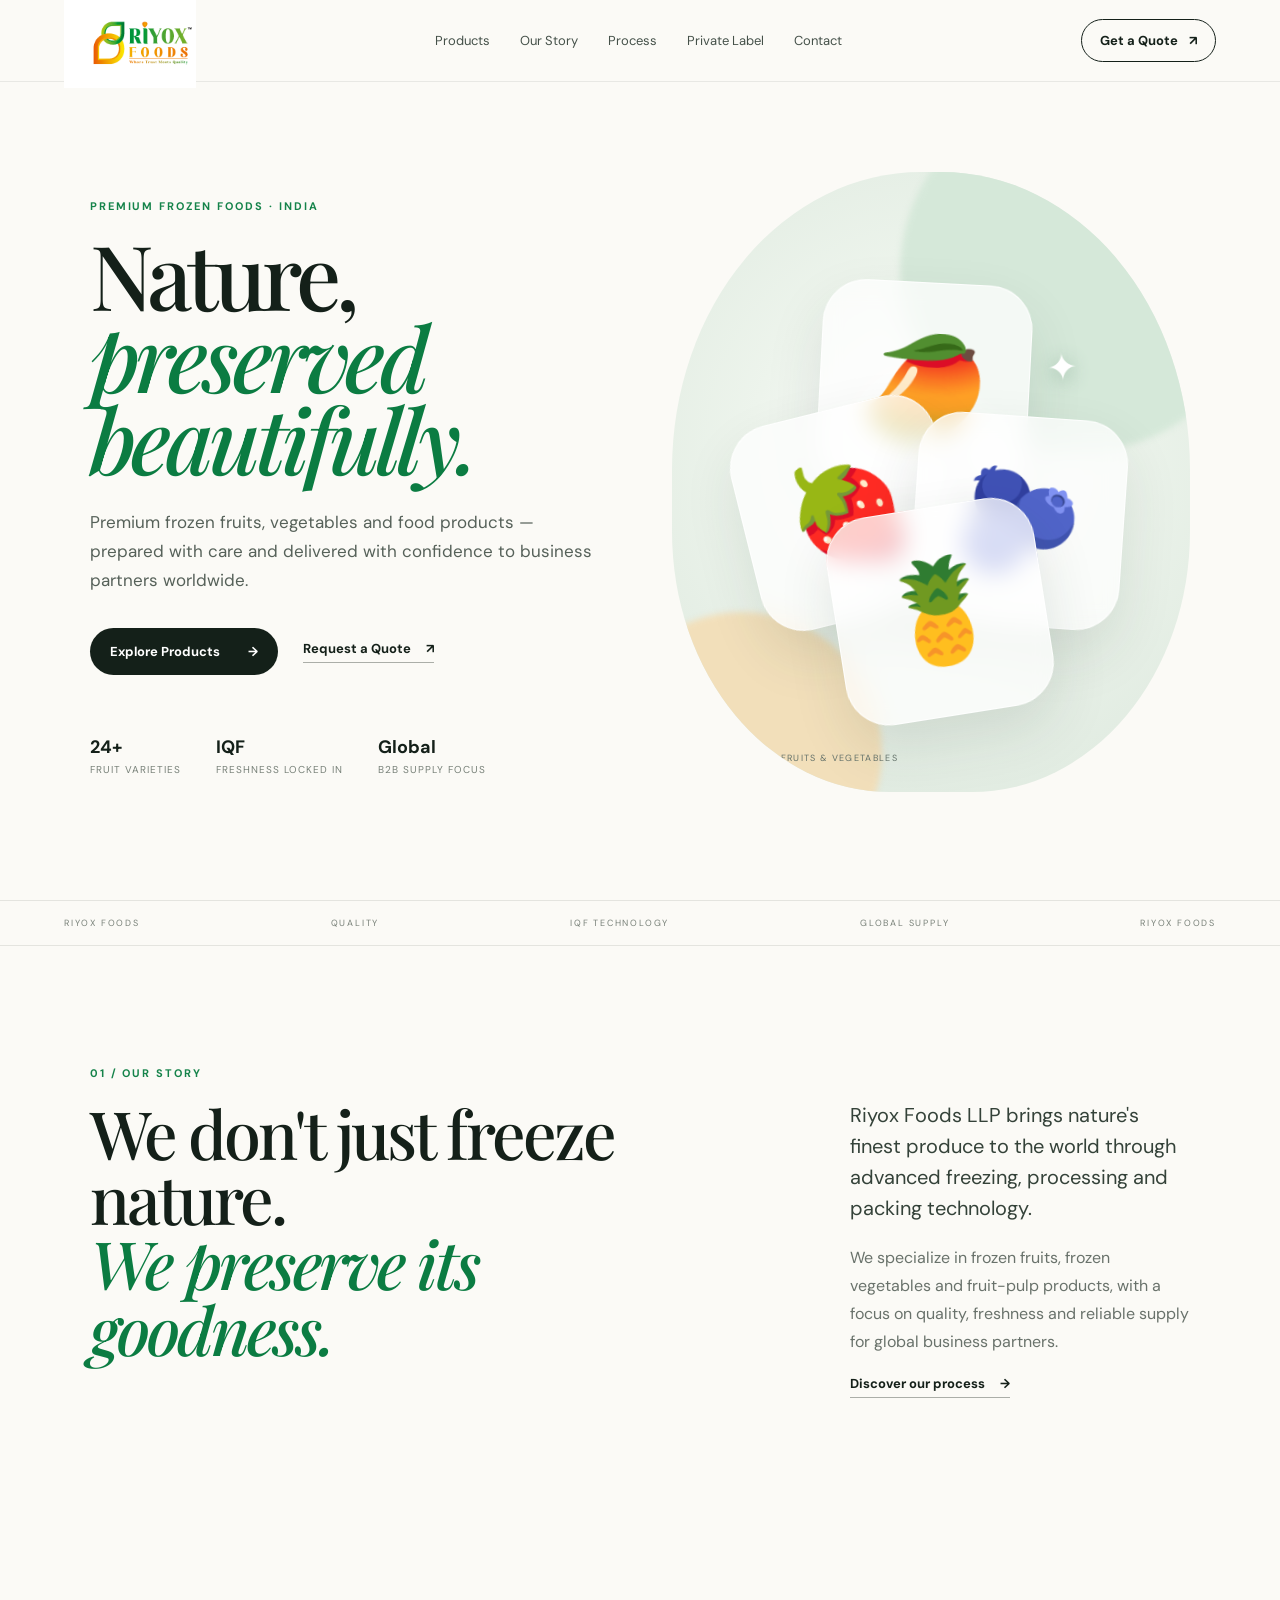
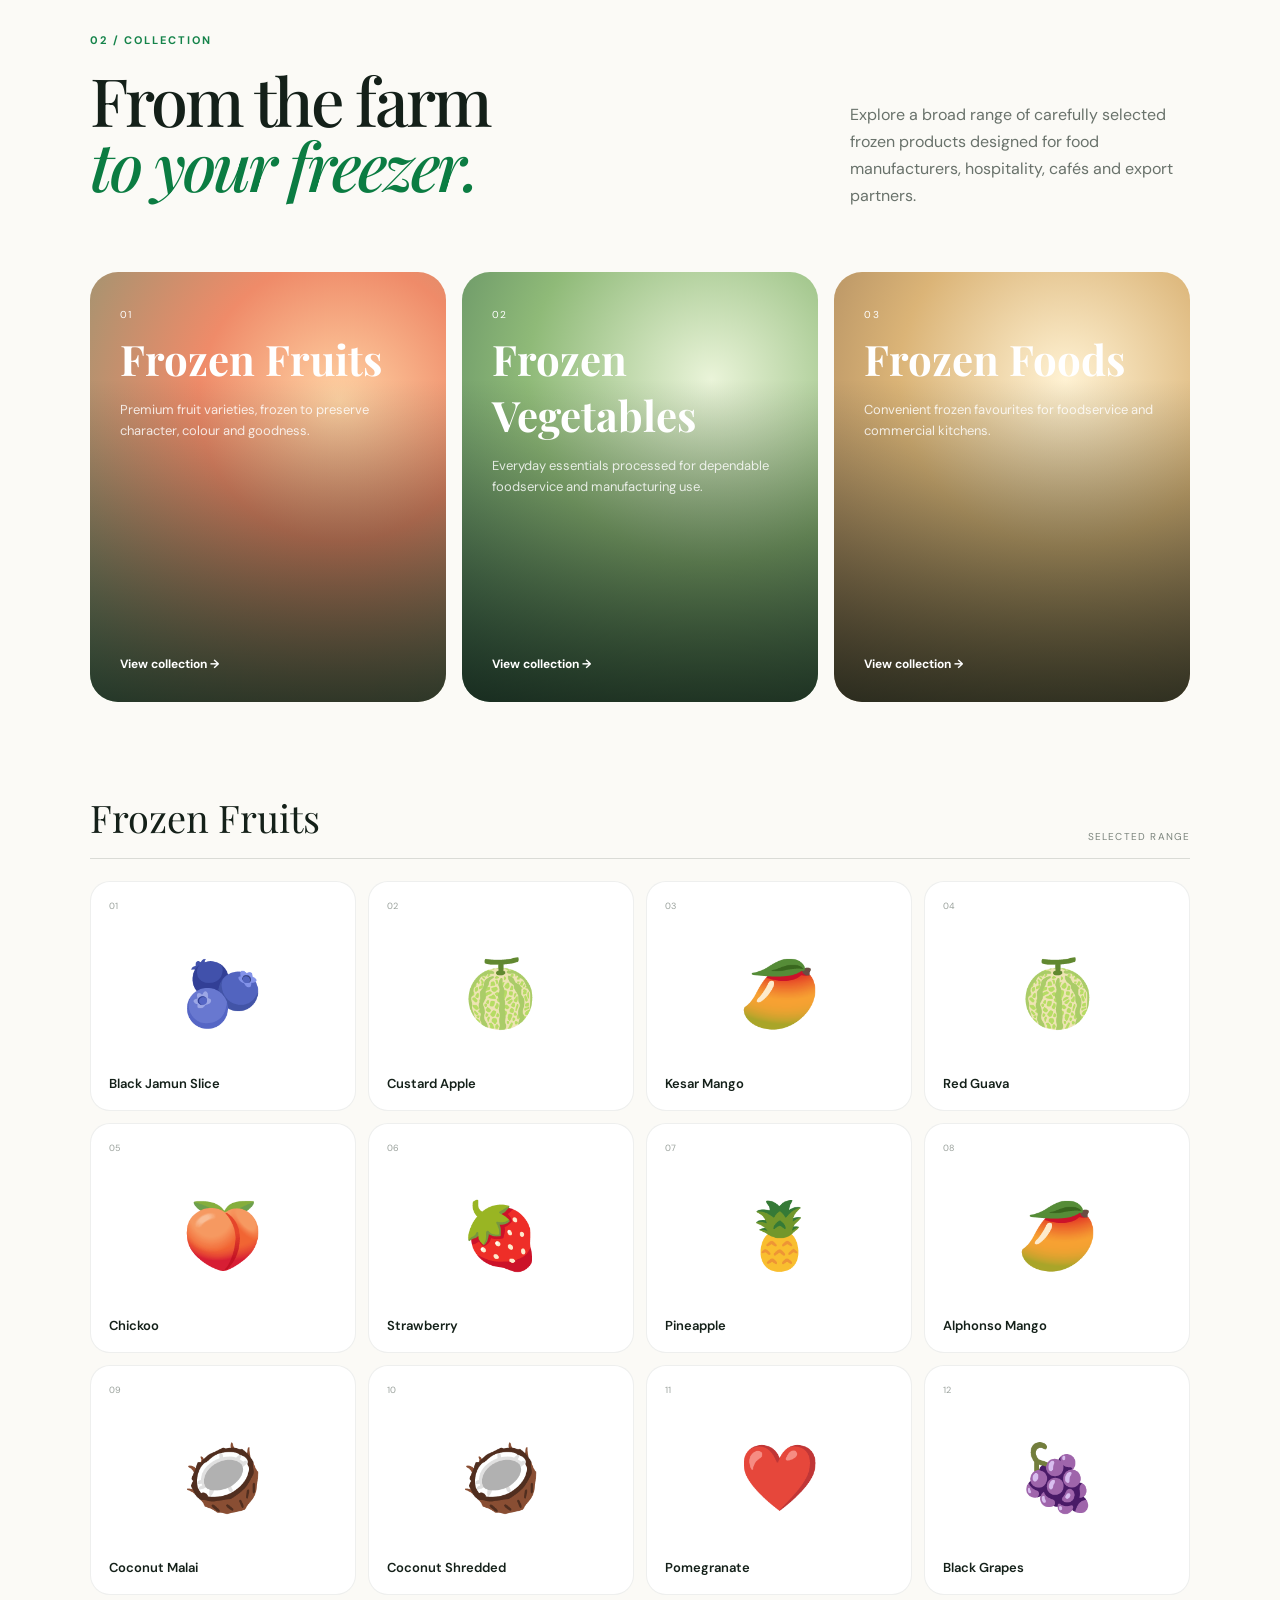
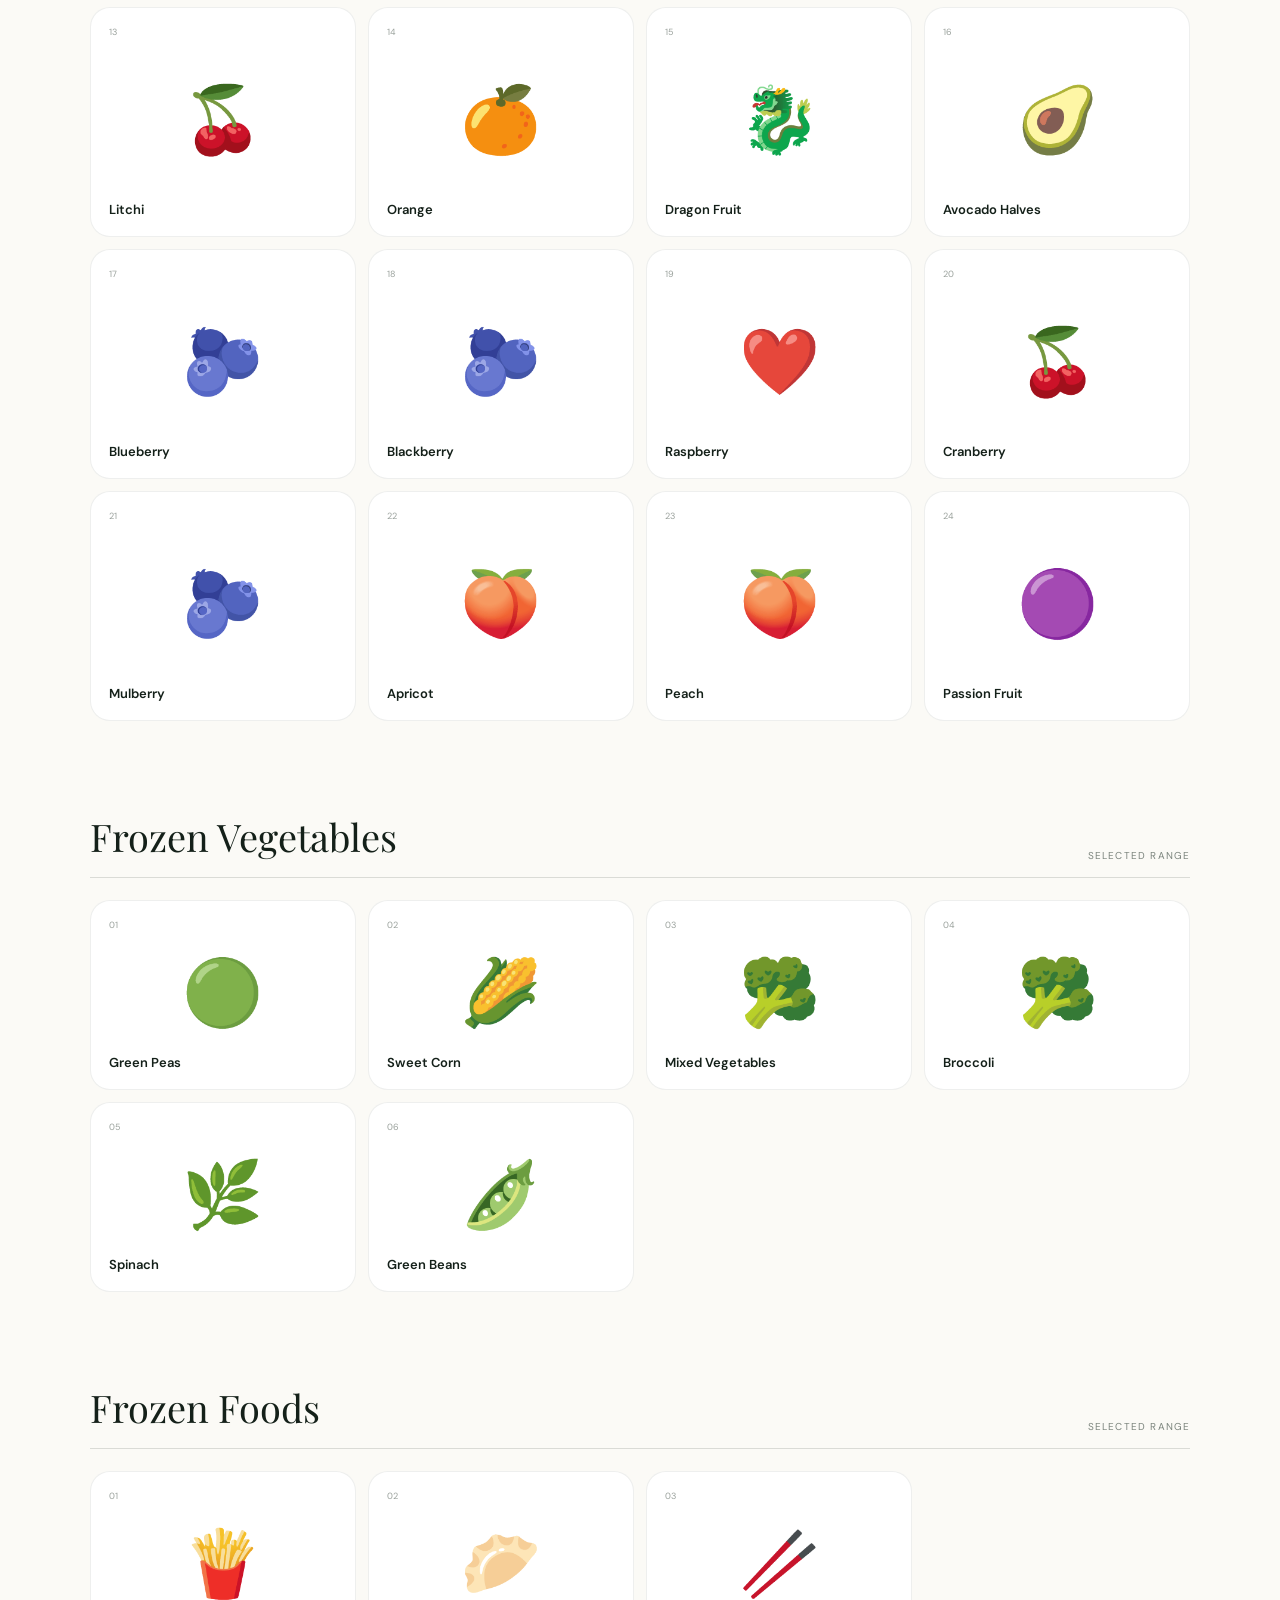
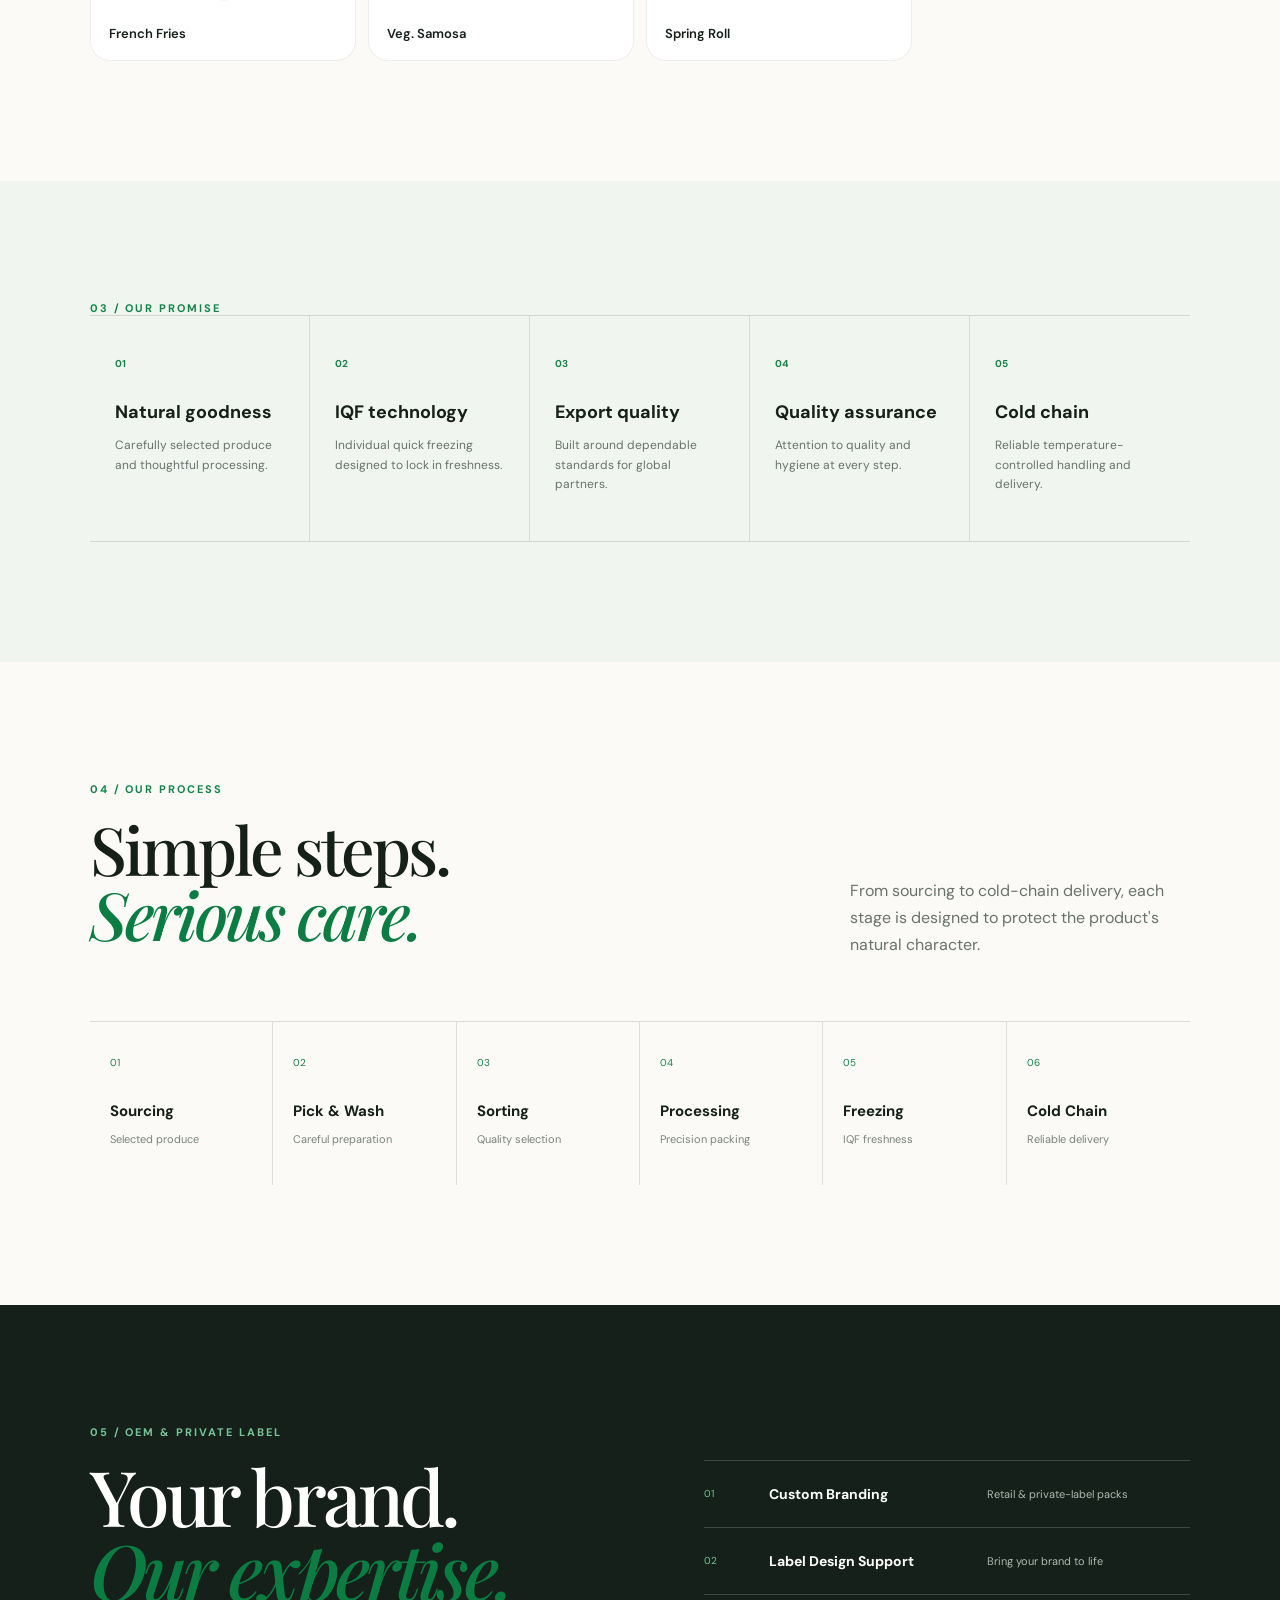
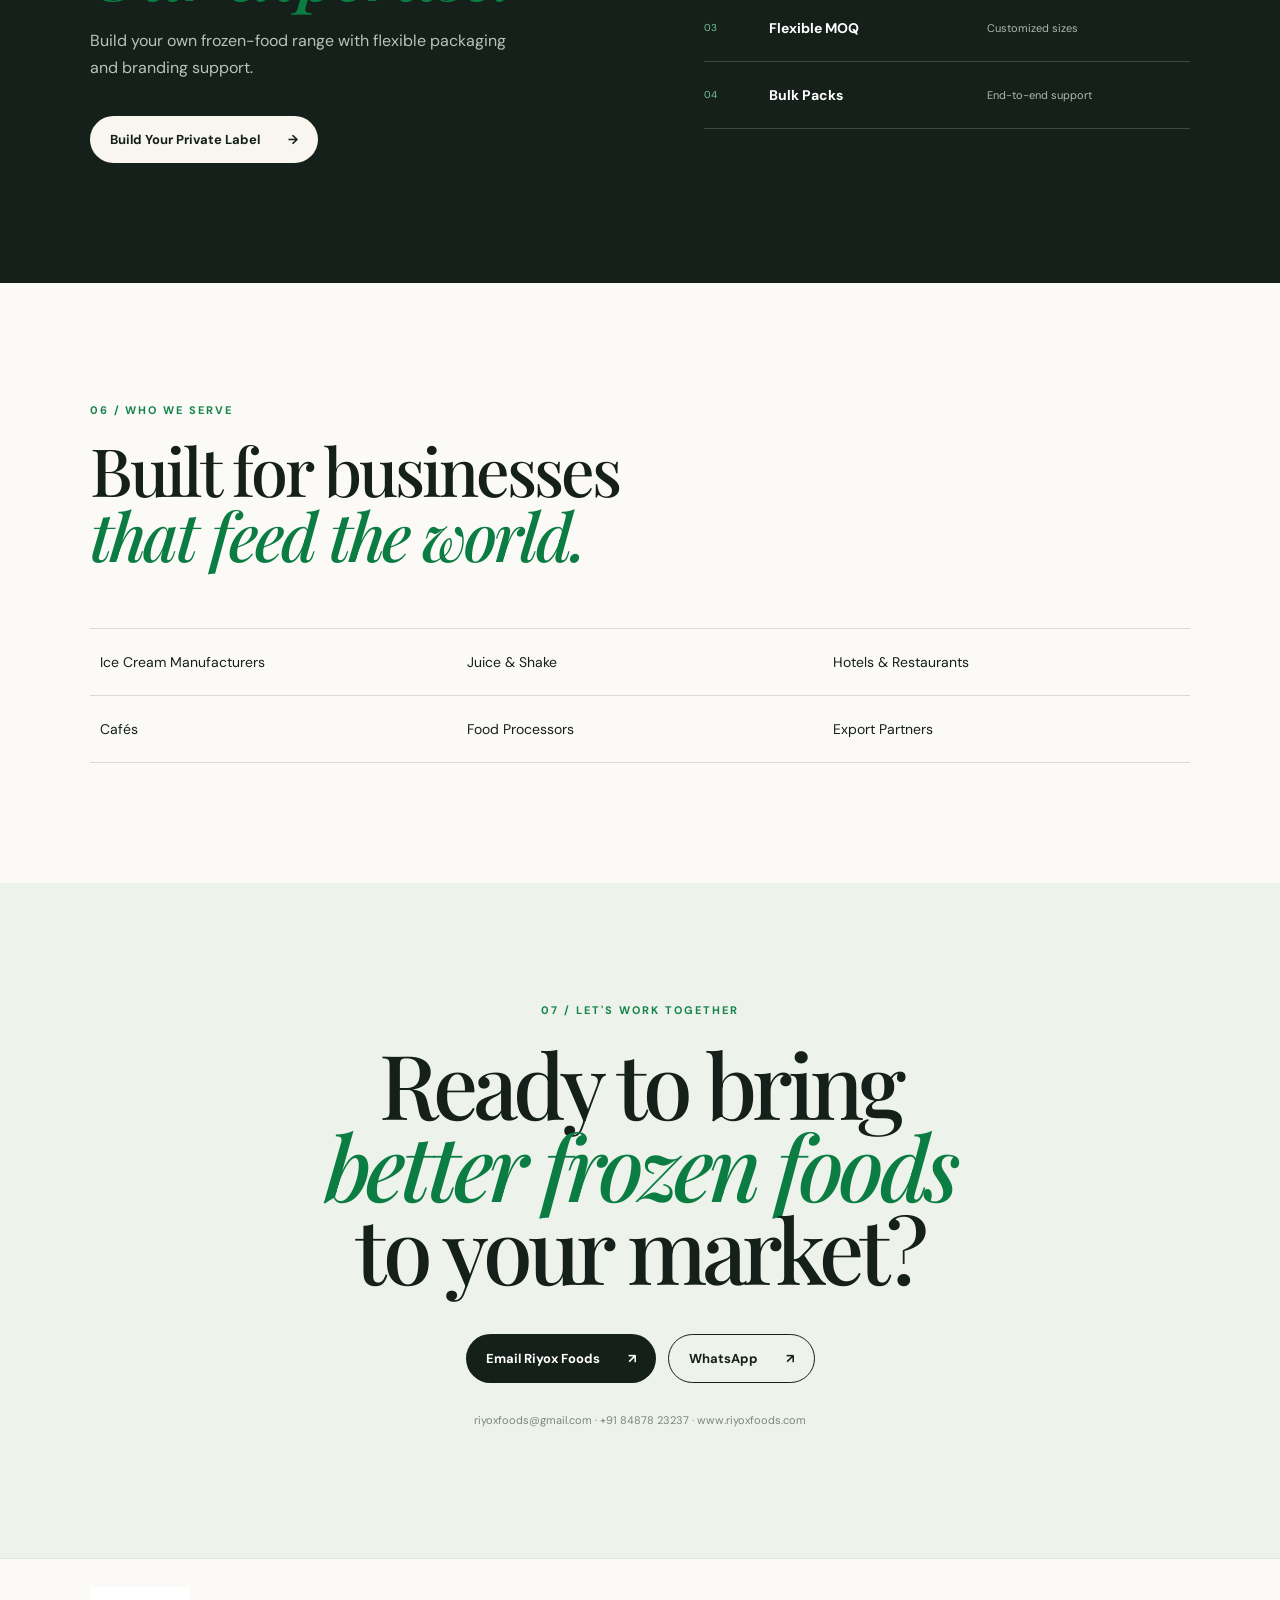
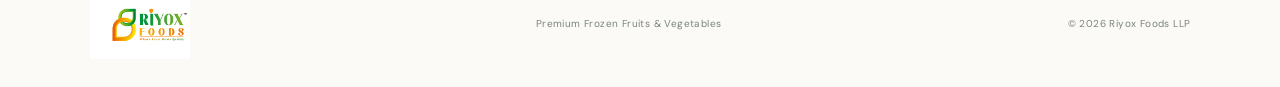
==== riyox-foods-website/index.html @ 893855a3 "Add files via upload" ====
<!doctype html>
<html lang="en">
<head>
  <meta charset="utf-8">
  <meta name="viewport" content="width=device-width,initial-scale=1">
  <meta name="description" content="Riyox Foods — premium frozen fruits, vegetables and food products for global business partners.">
  <title>Riyox Foods — Frozen Fruits & Vegetables</title>
  <link rel="preconnect" href="https://fonts.googleapis.com">
  <link rel="preconnect" href="https://fonts.gstatic.com" crossorigin>
  <link href="https://fonts.googleapis.com/css2?family=DM+Sans:wght@400;500;600;700&family=Playfair+Display:wght@500;600&display=swap" rel="stylesheet">
  <link rel="stylesheet" href="styles.css">
</head>
<body>
  <header class="nav">
    <a class="brand" href="#top" aria-label="Riyox Foods home">
      <img src="assets/riyox-logo.png" alt="Riyox Foods">
    </a>
    <nav class="navlinks">
      <a href="#products">Products</a>
      <a href="#story">Our Story</a>
      <a href="#process">Process</a>
      <a href="#private-label">Private Label</a>
      <a href="#contact">Contact</a>
    </nav>
    <a class="nav-cta" href="#contact">Get a Quote <span>↗</span></a>
    <button class="menu" aria-label="Open menu">☰</button>
  </header>

  <main id="top">
    <section class="hero">
      <div class="hero-copy">
        <p class="eyebrow">PREMIUM FROZEN FOODS · INDIA</p>
        <h1>Nature,<br><em>preserved beautifully.</em></h1>
        <p class="hero-text">Premium frozen fruits, vegetables and food products — prepared with care and delivered with confidence to business partners worldwide.</p>
        <div class="hero-actions">
          <a class="button dark" href="#products">Explore Products <span>→</span></a>
          <a class="text-link" href="#contact">Request a Quote <span>↗</span></a>
        </div>
        <div class="hero-proof">
          <div><strong>24+</strong><span>Fruit varieties</span></div>
          <div><strong>IQF</strong><span>Freshness locked in</span></div>
          <div><strong>Global</strong><span>B2B supply focus</span></div>
        </div>
      </div>
      <div class="hero-art">
        <div class="orb orb-a"></div><div class="orb orb-b"></div>
        <div class="fruit-stack">
          <div class="fruit-card fc1">🥭</div>
          <div class="fruit-card fc2">🍓</div>
          <div class="fruit-card fc3">🫐</div>
          <div class="fruit-card fc4">🍍</div>
          <div class="ice">✦</div>
        </div>
        <div class="hero-caption"><span>01</span> FROZEN FRUITS & VEGETABLES</div>
      </div>
    </section>

    <section class="marquee"><span>RIYOX FOODS</span><span>QUALITY</span><span>IQF TECHNOLOGY</span><span>GLOBAL SUPPLY</span><span>RIYOX FOODS</span></section>

    <section class="intro section" id="story">
      <div class="section-kicker">01 / OUR STORY</div>
      <div class="intro-grid">
        <h2>We don't just freeze nature.<br><em>We preserve its goodness.</em></h2>
        <div>
          <p class="lead">Riyox Foods LLP brings nature's finest produce to the world through advanced freezing, processing and packing technology.</p>
          <p>We specialize in frozen fruits, frozen vegetables and fruit-pulp products, with a focus on quality, freshness and reliable supply for global business partners.</p>
          <a class="text-link" href="#process">Discover our process <span>→</span></a>
        </div>
      </div>
    </section>

    <section class="products section" id="products">
      <div class="section-head">
        <div>
          <div class="section-kicker">02 / COLLECTION</div>
          <h2>From the farm<br><em>to your freezer.</em></h2>
        </div>
        <p>Explore a broad range of carefully selected frozen products designed for food manufacturers, hospitality, cafés and export partners.</p>
      </div>

      <div class="category-grid">
        <article class="category fruit-bg">
          <div><span class="tag">01</span><h3>Frozen Fruits</h3><p>Premium fruit varieties, frozen to preserve character, colour and goodness.</p></div>
          <a href="#fruit-products">View collection →</a>
        </article>
        <article class="category veg-bg">
          <div><span class="tag">02</span><h3>Frozen Vegetables</h3><p>Everyday essentials processed for dependable foodservice and manufacturing use.</p></div>
          <a href="#veg-products">View collection →</a>
        </article>
        <article class="category food-bg">
          <div><span class="tag">03</span><h3>Frozen Foods</h3><p>Convenient frozen favourites for foodservice and commercial kitchens.</p></div>
          <a href="#food-products">View collection →</a>
        </article>
      </div>

      <div class="product-area" id="fruit-products">
        <div class="product-title"><span>Frozen Fruits</span><small>Selected range</small></div>
        <div class="product-grid">
          <div class="product"><span class="pno">01</span><div class="picon">🫐</div><h4>Black Jamun Slice</h4></div>
          <div class="product"><span class="pno">02</span><div class="picon">🍈</div><h4>Custard Apple</h4></div>
          <div class="product"><span class="pno">03</span><div class="picon">🥭</div><h4>Kesar Mango</h4></div>
          <div class="product"><span class="pno">04</span><div class="picon">🍈</div><h4>Red Guava</h4></div>
          <div class="product"><span class="pno">05</span><div class="picon">🍑</div><h4>Chickoo</h4></div>
          <div class="product"><span class="pno">06</span><div class="picon">🍓</div><h4>Strawberry</h4></div>
          <div class="product"><span class="pno">07</span><div class="picon">🍍</div><h4>Pineapple</h4></div>
          <div class="product"><span class="pno">08</span><div class="picon">🥭</div><h4>Alphonso Mango</h4></div>
          <div class="product"><span class="pno">09</span><div class="picon">🥥</div><h4>Coconut Malai</h4></div>
          <div class="product"><span class="pno">10</span><div class="picon">🥥</div><h4>Coconut Shredded</h4></div>
          <div class="product"><span class="pno">11</span><div class="picon">❤️</div><h4>Pomegranate</h4></div>
          <div class="product"><span class="pno">12</span><div class="picon">🍇</div><h4>Black Grapes</h4></div>
          <div class="product"><span class="pno">13</span><div class="picon">🍒</div><h4>Litchi</h4></div>
          <div class="product"><span class="pno">14</span><div class="picon">🍊</div><h4>Orange</h4></div>
          <div class="product"><span class="pno">15</span><div class="picon">🐉</div><h4>Dragon Fruit</h4></div>
          <div class="product"><span class="pno">16</span><div class="picon">🥑</div><h4>Avocado Halves</h4></div>
          <div class="product"><span class="pno">17</span><div class="picon">🫐</div><h4>Blueberry</h4></div>
          <div class="product"><span class="pno">18</span><div class="picon">🫐</div><h4>Blackberry</h4></div>
          <div class="product"><span class="pno">19</span><div class="picon">❤️</div><h4>Raspberry</h4></div>
          <div class="product"><span class="pno">20</span><div class="picon">🍒</div><h4>Cranberry</h4></div>
          <div class="product"><span class="pno">21</span><div class="picon">🫐</div><h4>Mulberry</h4></div>
          <div class="product"><span class="pno">22</span><div class="picon">🍑</div><h4>Apricot</h4></div>
          <div class="product"><span class="pno">23</span><div class="picon">🍑</div><h4>Peach</h4></div>
          <div class="product"><span class="pno">24</span><div class="picon">🟣</div><h4>Passion Fruit</h4></div>
        </div>
      </div>

      <div class="product-area" id="veg-products">
        <div class="product-title"><span>Frozen Vegetables</span><small>Selected range</small></div>
        <div class="product-grid compact">
          <div class="product"><span class="pno">01</span><div class="picon">🟢</div><h4>Green Peas</h4></div>
          <div class="product"><span class="pno">02</span><div class="picon">🌽</div><h4>Sweet Corn</h4></div>
          <div class="product"><span class="pno">03</span><div class="picon">🥦</div><h4>Mixed Vegetables</h4></div>
          <div class="product"><span class="pno">04</span><div class="picon">🥦</div><h4>Broccoli</h4></div>
          <div class="product"><span class="pno">05</span><div class="picon">🌿</div><h4>Spinach</h4></div>
          <div class="product"><span class="pno">06</span><div class="picon">🫛</div><h4>Green Beans</h4></div>
        </div>
      </div>

      <div class="product-area" id="food-products">
        <div class="product-title"><span>Frozen Foods</span><small>Selected range</small></div>
        <div class="product-grid compact">
          <div class="product"><span class="pno">01</span><div class="picon">🍟</div><h4>French Fries</h4></div>
          <div class="product"><span class="pno">02</span><div class="picon">🥟</div><h4>Veg. Samosa</h4></div>
          <div class="product"><span class="pno">03</span><div class="picon">🥢</div><h4>Spring Roll</h4></div>
        </div>
      </div>
    </section>

    <section class="promise section">
      <div class="section-kicker">03 / OUR PROMISE</div>
      <div class="promise-grid">
        <div><b>01</b><h3>Natural goodness</h3><p>Carefully selected produce and thoughtful processing.</p></div>
        <div><b>02</b><h3>IQF technology</h3><p>Individual quick freezing designed to lock in freshness.</p></div>
        <div><b>03</b><h3>Export quality</h3><p>Built around dependable standards for global partners.</p></div>
        <div><b>04</b><h3>Quality assurance</h3><p>Attention to quality and hygiene at every step.</p></div>
        <div><b>05</b><h3>Cold chain</h3><p>Reliable temperature-controlled handling and delivery.</p></div>
      </div>
    </section>

    <section class="process section" id="process">
      <div class="section-head">
        <div><div class="section-kicker">04 / OUR PROCESS</div><h2>Simple steps.<br><em>Serious care.</em></h2></div>
        <p>From sourcing to cold-chain delivery, each stage is designed to protect the product's natural character.</p>
      </div>
      <div class="process-line">
        <div><span>01</span><h3>Sourcing</h3><p>Selected produce</p></div>
        <div><span>02</span><h3>Pick & Wash</h3><p>Careful preparation</p></div>
        <div><span>03</span><h3>Sorting</h3><p>Quality selection</p></div>
        <div><span>04</span><h3>Processing</h3><p>Precision packing</p></div>
        <div><span>05</span><h3>Freezing</h3><p>IQF freshness</p></div>
        <div><span>06</span><h3>Cold Chain</h3><p>Reliable delivery</p></div>
      </div>
    </section>

    <section class="private section" id="private-label">
      <div class="private-copy">
        <div class="section-kicker">05 / OEM & PRIVATE LABEL</div>
        <h2>Your brand.<br><em>Our expertise.</em></h2>
        <p>Build your own frozen-food range with flexible packaging and branding support.</p>
        <a class="button light" href="#contact">Build Your Private Label <span>→</span></a>
      </div>
      <div class="private-list">
        <div><span>01</span><b>Custom Branding</b><small>Retail & private-label packs</small></div>
        <div><span>02</span><b>Label Design Support</b><small>Bring your brand to life</small></div>
        <div><span>03</span><b>Flexible MOQ</b><small>Customized sizes</small></div>
        <div><span>04</span><b>Bulk Packs</b><small>End-to-end support</small></div>
      </div>
    </section>

    <section class="serve section">
      <div class="section-kicker">06 / WHO WE SERVE</div>
      <h2>Built for businesses<br><em>that feed the world.</em></h2>
      <div class="serve-grid">
        <span>Ice Cream Manufacturers</span><span>Juice & Shake</span><span>Hotels & Restaurants</span>
        <span>Cafés</span><span>Food Processors</span><span>Export Partners</span>
      </div>
    </section>

    <section class="cta section" id="contact">
      <div class="section-kicker">07 / LET'S WORK TOGETHER</div>
      <h2>Ready to bring<br><em>better frozen foods</em><br>to your market?</h2>
      <div class="cta-actions">
        <a class="button dark" href="mailto:riyoxfoods@gmail.com">Email Riyox Foods <span>↗</span></a>
        <a class="button outline" href="https://wa.me/918487823237" target="_blank" rel="noopener">WhatsApp <span>↗</span></a>
      </div>
      <p class="contact-note">riyoxfoods@gmail.com · +91 84878 23237 · www.riyoxfoods.com</p>
    </section>
  </main>

  <footer>
    <img src="assets/riyox-logo.png" alt="Riyox Foods">
    <span>Premium Frozen Fruits & Vegetables</span>
    <span>© <span id="year"></span> Riyox Foods LLP</span>
  </footer>

  <script src="script.js"></script>
</body>
</html>
---- riyox-foods-website/styles.css ----
*{box-sizing:border-box}html{scroll-behavior:smooth}body{margin:0;background:#fbfaf6;color:#142019;font-family:"DM Sans",Arial,sans-serif}a{text-decoration:none;color:inherit}.nav{height:82px;padding:0 5vw;display:flex;align-items:center;justify-content:space-between;position:sticky;top:0;z-index:20;background:rgba(251,250,246,.88);backdrop-filter:blur(18px);border-bottom:1px solid rgba(20,32,25,.08)}.brand img{width:132px;height:auto;display:block}.navlinks{display:flex;gap:30px;font-size:13px;color:#455149}.navlinks a:hover{color:#08783f}.nav-cta{font-size:13px;font-weight:700;border:1px solid #142019;border-radius:999px;padding:12px 18px}.nav-cta span{margin-left:8px}.menu{display:none;background:none;border:0;font-size:22px}.hero{min-height:calc(100vh - 82px);display:grid;grid-template-columns:1fr 1fr;align-items:center;padding:6vh 7vw 8vh;gap:5vw;overflow:hidden}.eyebrow,.section-kicker{font-size:11px;letter-spacing:.18em;font-weight:700;color:#15834a}.hero h1{font-family:"Playfair Display",serif;font-weight:500;font-size:clamp(60px,7vw,112px);line-height:.92;letter-spacing:-.055em;margin:20px 0 28px}.hero h1 em,.section h2 em,.private h2 em,.cta h2 em{font-style:italic;color:#0b7c42}.hero-text{max-width:570px;font-size:17px;line-height:1.7;color:#566159}.hero-actions{display:flex;align-items:center;gap:25px;margin-top:34px}.button{display:inline-flex;align-items:center;gap:28px;padding:15px 20px;border-radius:999px;font-size:13px;font-weight:700}.button.dark{background:#142019;color:white}.button.light{background:#f8f6ef;color:#142019}.button.outline{border:1px solid rgba(255,255,255,.45);color:white}.text-link{font-size:13px;font-weight:700;border-bottom:1px solid rgba(20,32,25,.35);padding-bottom:5px}.text-link span{margin-left:12px}.hero-proof{display:flex;gap:35px;margin-top:60px}.hero-proof div{display:flex;flex-direction:column;gap:4px}.hero-proof strong{font-size:18px}.hero-proof span{font-size:10px;text-transform:uppercase;letter-spacing:.1em;color:#778078}.hero-art{min-height:620px;position:relative;border-radius:48% 48% 42% 42%;background:radial-gradient(circle at 50% 45%,#fff 0,#edf4ec 42%,#dce8dd 100%);display:flex;align-items:center;justify-content:center;overflow:hidden}.orb{position:absolute;border-radius:50%;filter:blur(3px)}.orb-a{width:360px;height:360px;background:#d5e8d9;top:-80px;right:-70px}.orb-b{width:280px;height:280px;background:#f2dfba;bottom:-100px;left:-70px}.fruit-stack{width:380px;height:440px;position:relative;transform:rotate(-4deg)}.fruit-card{position:absolute;width:210px;height:210px;border-radius:44px;background:rgba(255,255,255,.74);border:1px solid rgba(255,255,255,.9);box-shadow:0 25px 55px rgba(29,60,42,.12);display:flex;align-items:center;justify-content:center;font-size:100px;backdrop-filter:blur(12px)}.fc1{top:20px;left:85px;transform:rotate(7deg)}.fc2{top:140px;left:0;transform:rotate(-10deg)}.fc3{top:160px;right:0;transform:rotate(8deg)}.fc4{bottom:-15px;left:85px;transform:rotate(-5deg)}.ice{position:absolute;top:90px;right:35px;color:white;font-size:38px;text-shadow:0 4px 20px #8eb39b}.hero-caption{position:absolute;bottom:28px;left:35px;font-size:9px;letter-spacing:.15em;color:#637169}.hero-caption span{margin-right:14px;color:#0a7c42}.marquee{border-block:1px solid rgba(20,32,25,.1);padding:16px 5vw;display:flex;justify-content:space-between;font-size:9px;letter-spacing:.2em;color:#788078}.section{padding:120px 7vw}.intro-grid,.section-head{display:grid;grid-template-columns:1.3fr .7fr;gap:10vw}.section h2{font-family:"Playfair Display",serif;font-weight:500;font-size:clamp(48px,5.2vw,82px);line-height:.98;letter-spacing:-.045em;margin:20px 0}.lead{font-size:20px;line-height:1.55;color:#344239}.intro p:not(.lead){color:#69726b;line-height:1.75}.section-head{align-items:end;margin-bottom:55px}.section-head>p{color:#69726b;line-height:1.7;max-width:430px;margin:0 0 8px}.category-grid{display:grid;grid-template-columns:repeat(3,1fr);gap:16px}.category{min-height:430px;border-radius:28px;padding:30px;display:flex;flex-direction:column;justify-content:space-between;overflow:hidden;position:relative}.category:after{content:"";position:absolute;inset:0;background:linear-gradient(180deg,transparent 25%,rgba(10,22,14,.74));pointer-events:none}.category>*{position:relative;z-index:1}.fruit-bg{background:radial-gradient(circle at 70% 30%,#ffd3a4,#ef8b69 36%,#6e9a76 100%)}.veg-bg{background:radial-gradient(circle at 70% 25%,#eaf4d9,#8fba78 45%,#416e55 100%)}.food-bg{background:radial-gradient(circle at 65% 25%,#fff2d3,#dbb477 42%,#8a6a4e 100%)}.tag{font-size:10px;letter-spacing:.15em;color:white}.category h3{font-family:"Playfair Display",serif;font-size:42px;color:white;margin:8px 0}.category p{max-width:310px;color:rgba(255,255,255,.82);font-size:13px;line-height:1.6}.category a{color:white;font-size:12px;font-weight:700}.product-area{margin-top:90px}.product-title{display:flex;justify-content:space-between;align-items:end;border-bottom:1px solid rgba(20,32,25,.14);padding-bottom:15px;margin-bottom:22px}.product-title span{font-family:"Playfair Display",serif;font-size:38px}.product-title small{font-size:10px;letter-spacing:.12em;text-transform:uppercase;color:#7b847d}.product-grid{display:grid;grid-template-columns:repeat(4,1fr);gap:12px}.product{min-height:230px;background:white;border:1px solid rgba(20,32,25,.07);border-radius:20px;padding:18px;display:flex;flex-direction:column;justify-content:space-between;transition:.35s ease}.product:hover{transform:translateY(-5px);box-shadow:0 20px 45px rgba(20,32,25,.08)}.pno{font-size:9px;color:#9aa19c}.picon{font-size:65px;text-align:center;filter:saturate(.9);padding:10px}.product h4{font-size:13px;margin:0;font-weight:600}.compact .product{min-height:190px}.promise{background:#f1f5ef}.promise-grid{display:grid;grid-template-columns:repeat(5,1fr);border-top:1px solid rgba(20,32,25,.14);border-bottom:1px solid rgba(20,32,25,.14)}.promise-grid div{padding:35px 25px;border-right:1px solid rgba(20,32,25,.12)}.promise-grid div:last-child{border-right:0}.promise b{font-size:10px;color:#15834a}.promise h3{font-size:18px;margin:28px 0 10px}.promise p{font-size:12px;line-height:1.6;color:#69726b}.process-line{display:grid;grid-template-columns:repeat(6,1fr);border-top:1px solid rgba(20,32,25,.14)}.process-line div{padding:28px 20px;border-right:1px solid rgba(20,32,25,.12)}.process-line div:last-child{border-right:0}.process-line span{font-size:10px;color:#15834a}.process-line h3{font-size:15px;margin:30px 0 6px}.process-line p{font-size:11px;color:#7a837c}.private{background:#142019;color:white;display:grid;grid-template-columns:1fr 1fr;gap:10vw;align-items:center}.private .section-kicker{color:#79c598}.private h2{font-family:"Playfair Display",serif;font-size:clamp(52px,6vw,88px);line-height:.96;font-weight:500;letter-spacing:-.05em;margin:20px 0}.private-copy p{color:#b8c4bb;max-width:440px;line-height:1.7;margin-bottom:35px}.private-list{border-top:1px solid rgba(255,255,255,.18)}.private-list div{display:grid;grid-template-columns:50px 1fr 1fr;gap:15px;padding:24px 0;border-bottom:1px solid rgba(255,255,255,.18);align-items:center}.private-list span{color:#79c598;font-size:10px}.private-list b{font-size:14px}.private-list small{color:#aeb9b1;font-size:11px}.serve h2{margin-bottom:60px}.serve-grid{display:grid;grid-template-columns:repeat(3,1fr);border-top:1px solid rgba(20,32,25,.14)}.serve-grid span{padding:24px 10px;border-bottom:1px solid rgba(20,32,25,.14);font-size:14px}.cta{text-align:center;background:#edf3eb}.cta h2{font-family:"Playfair Display",serif;font-size:clamp(55px,7vw,105px);line-height:.92;font-weight:500;letter-spacing:-.055em;margin:25px auto 45px}.cta-actions{display:flex;justify-content:center;gap:12px}.cta .button.outline{background:transparent;color:#142019;border-color:#142019}.contact-note{font-size:11px;color:#7b847d;margin-top:30px}footer{padding:28px 7vw;display:flex;justify-content:space-between;align-items:center;border-top:1px solid rgba(20,32,25,.1);font-size:10px;color:#7b847d;letter-spacing:.04em}footer img{width:100px;height:auto}@media(max-width:900px){.navlinks,.nav-cta{display:none}.menu{display:block}.hero,.private,.intro-grid,.section-head{grid-template-columns:1fr}.hero{padding-top:45px}.hero-art{min-height:480px}.category-grid{grid-template-columns:1fr}.product-grid{grid-template-columns:repeat(2,1fr)}.promise-grid{grid-template-columns:1fr 1fr}.promise-grid div:nth-child(2n){border-right:0}.process-line{grid-template-columns:repeat(2,1fr)}.process-line div:nth-child(2n){border-right:0}.private{gap:50px}.serve-grid{grid-template-columns:1fr 1fr}}@media(max-width:560px){.nav{height:70px}.brand img{width:110px}.hero{min-height:auto;padding:55px 6vw 70px}.hero h1{font-size:57px}.hero-proof{gap:18px;flex-wrap:wrap;margin-top:45px}.hero-art{min-height:390px;border-radius:40px;margin-top:20px}.fruit-stack{transform:scale(.78) rotate(-4deg)}.section{padding:80px 6vw}.section h2{font-size:50px}.marquee{overflow:hidden;gap:35px;justify-content:flex-start;white-space:nowrap}.product-grid{grid-template-columns:1fr 1fr}.product{min-height:200px}.promise-grid,.serve-grid{grid-template-columns:1fr}.promise-grid div{border-right:0;border-bottom:1px solid rgba(20,32,25,.12)}.process-line{grid-template-columns:1fr 1fr}.private-list div{grid-template-columns:35px 1fr}.private-list small{display:none}.cta h2{font-size:57px}footer{flex-direction:column;gap:15px;text-align:center}}
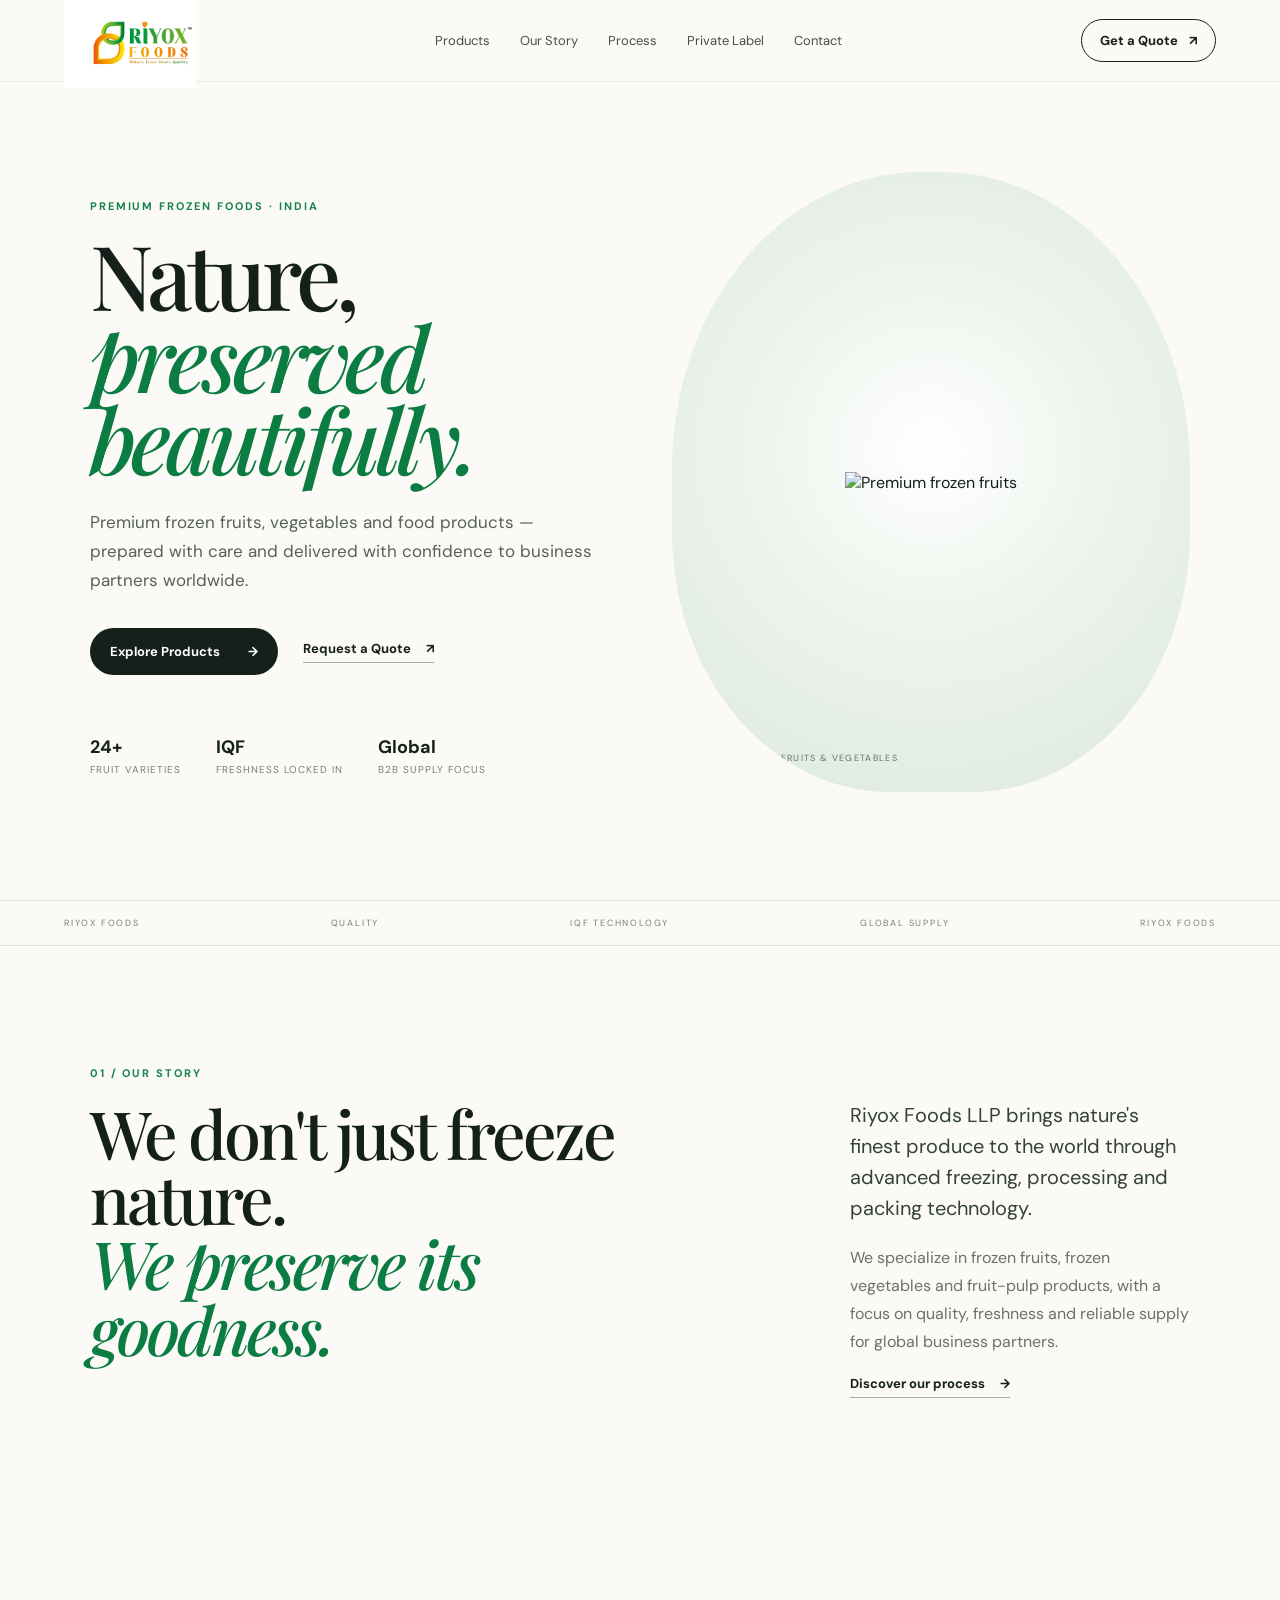
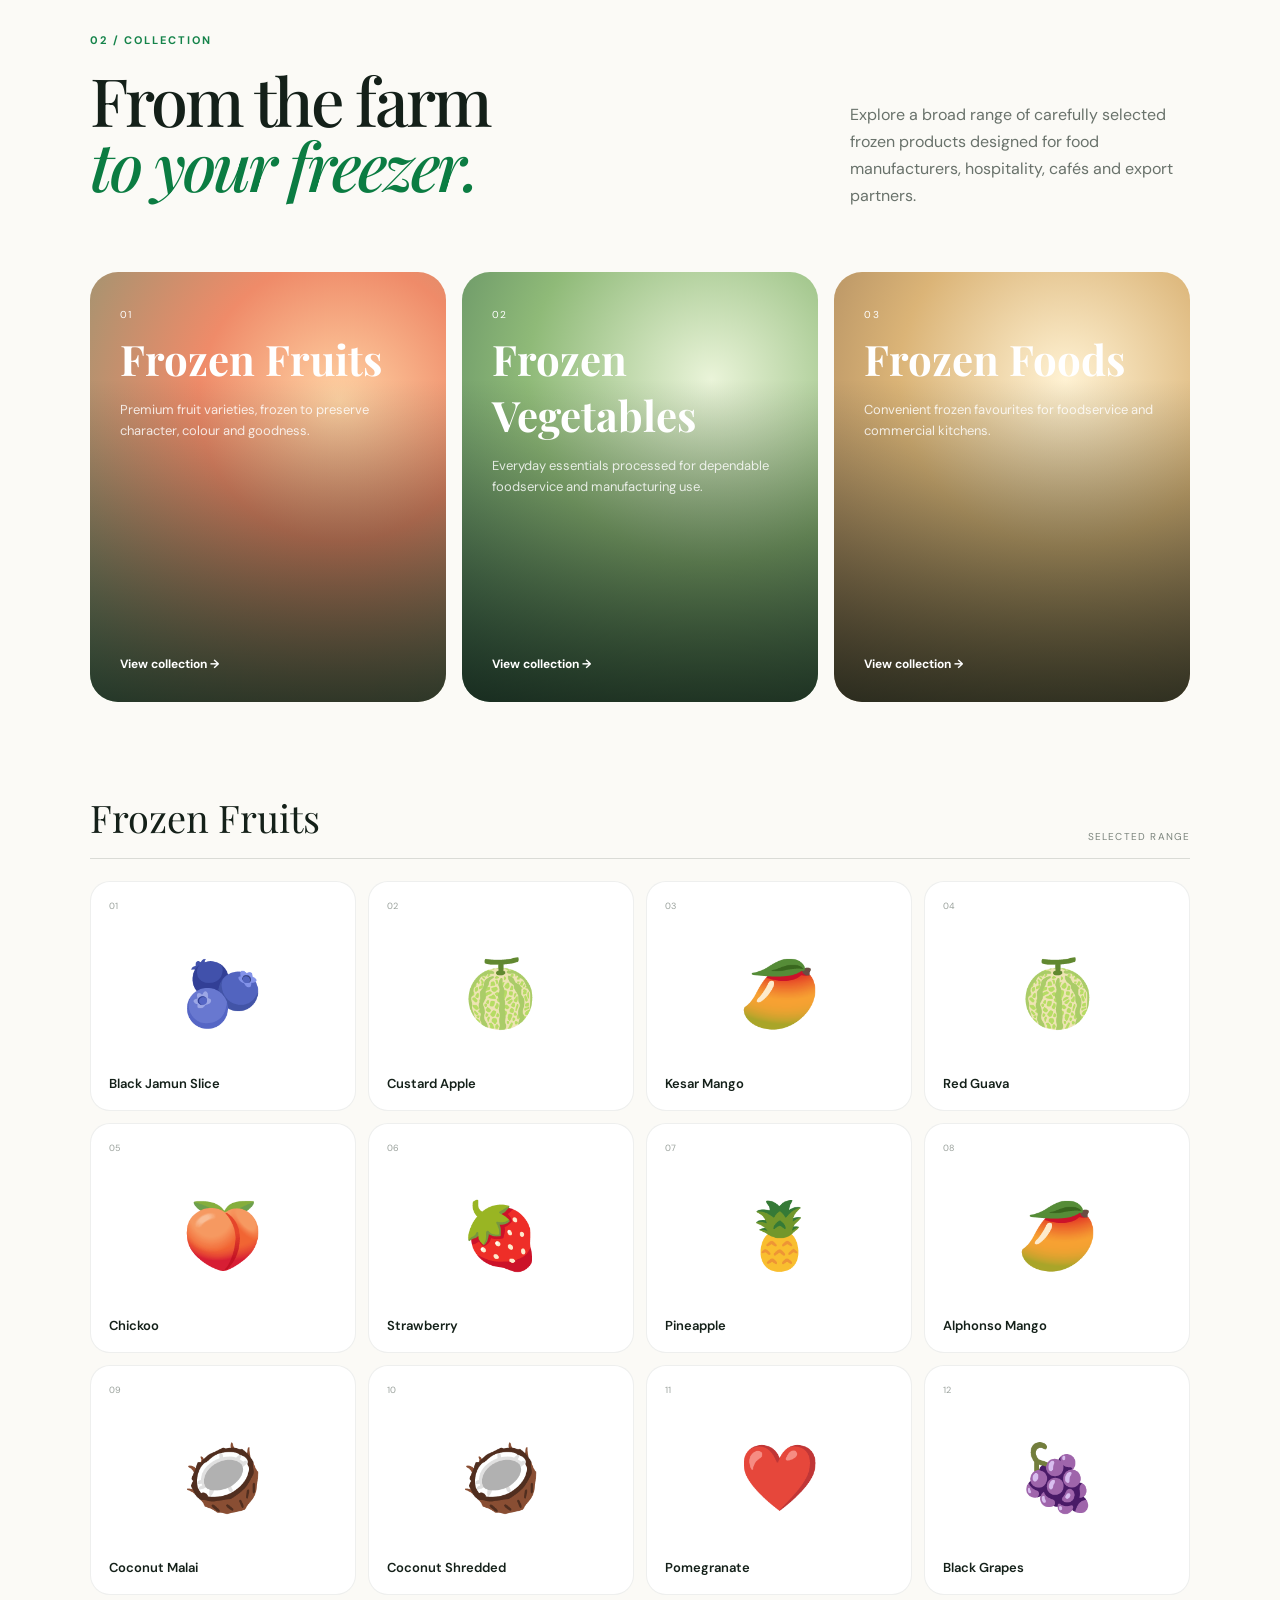
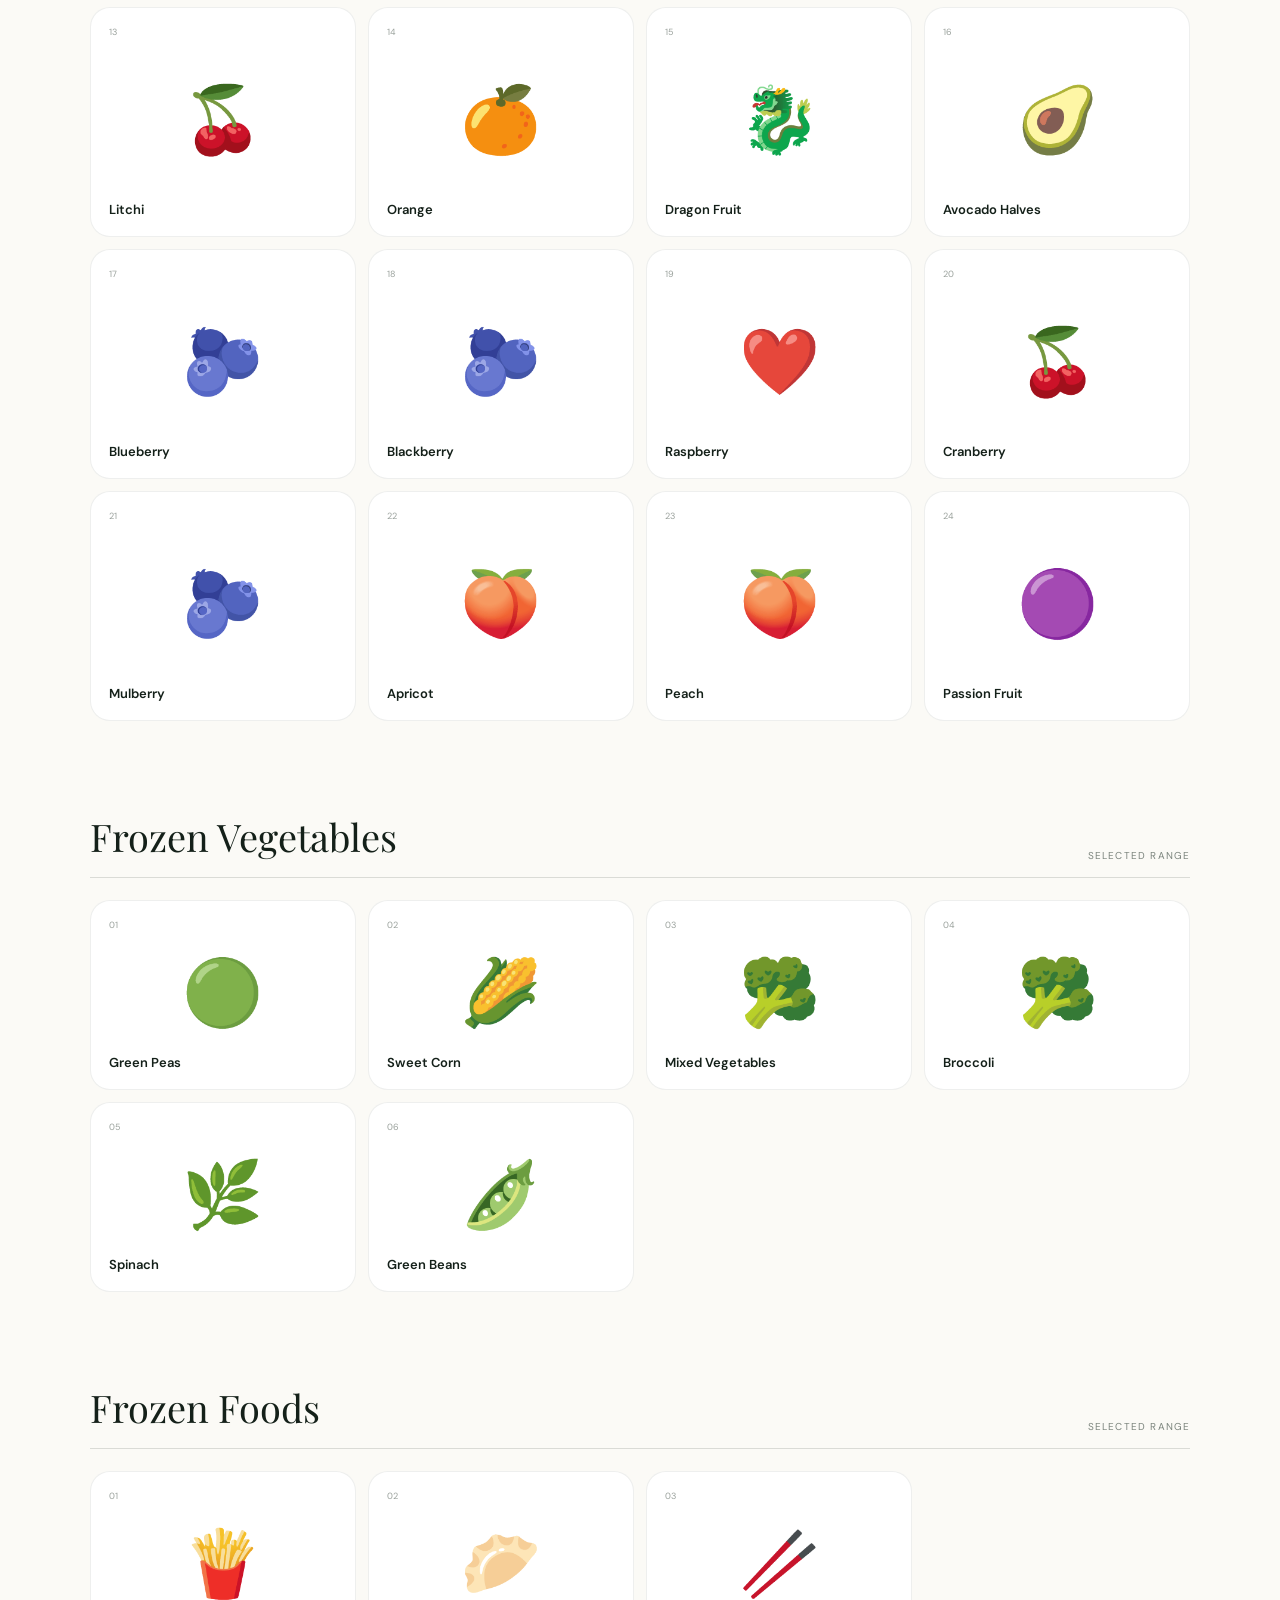
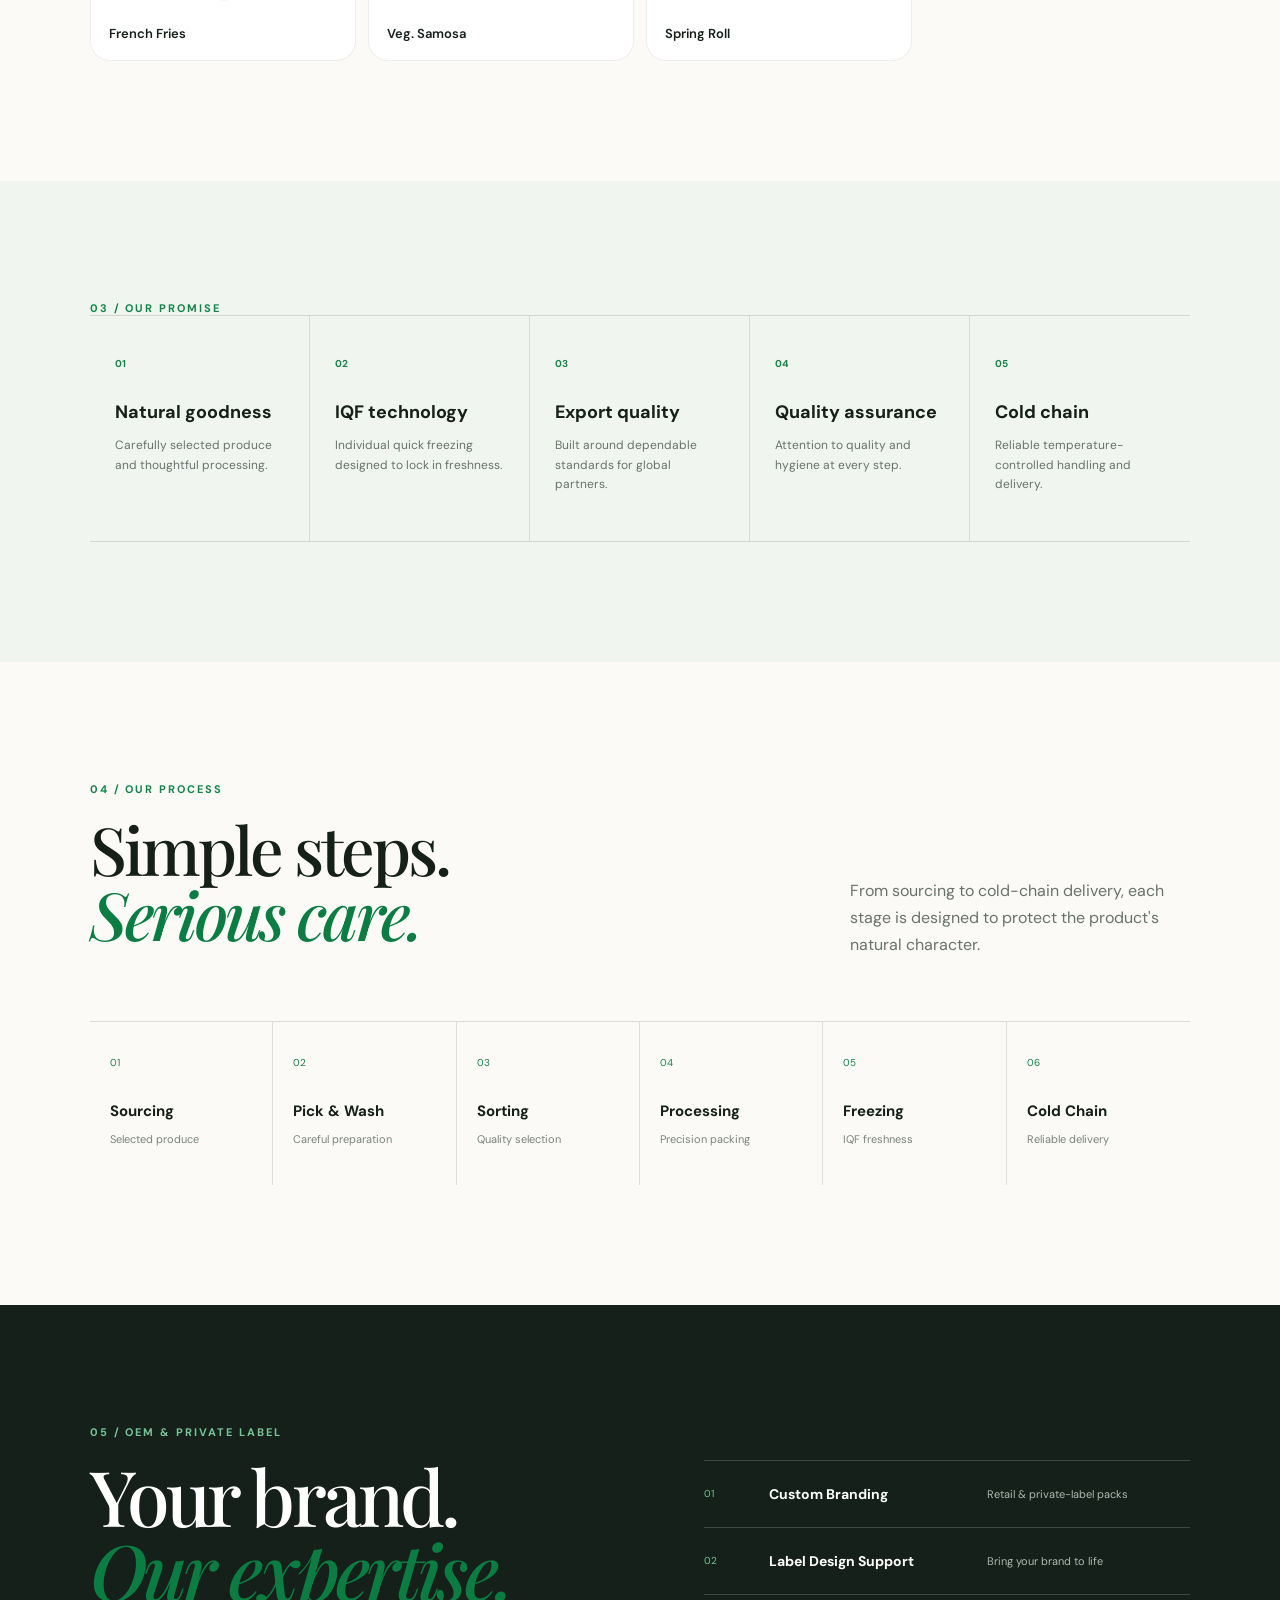
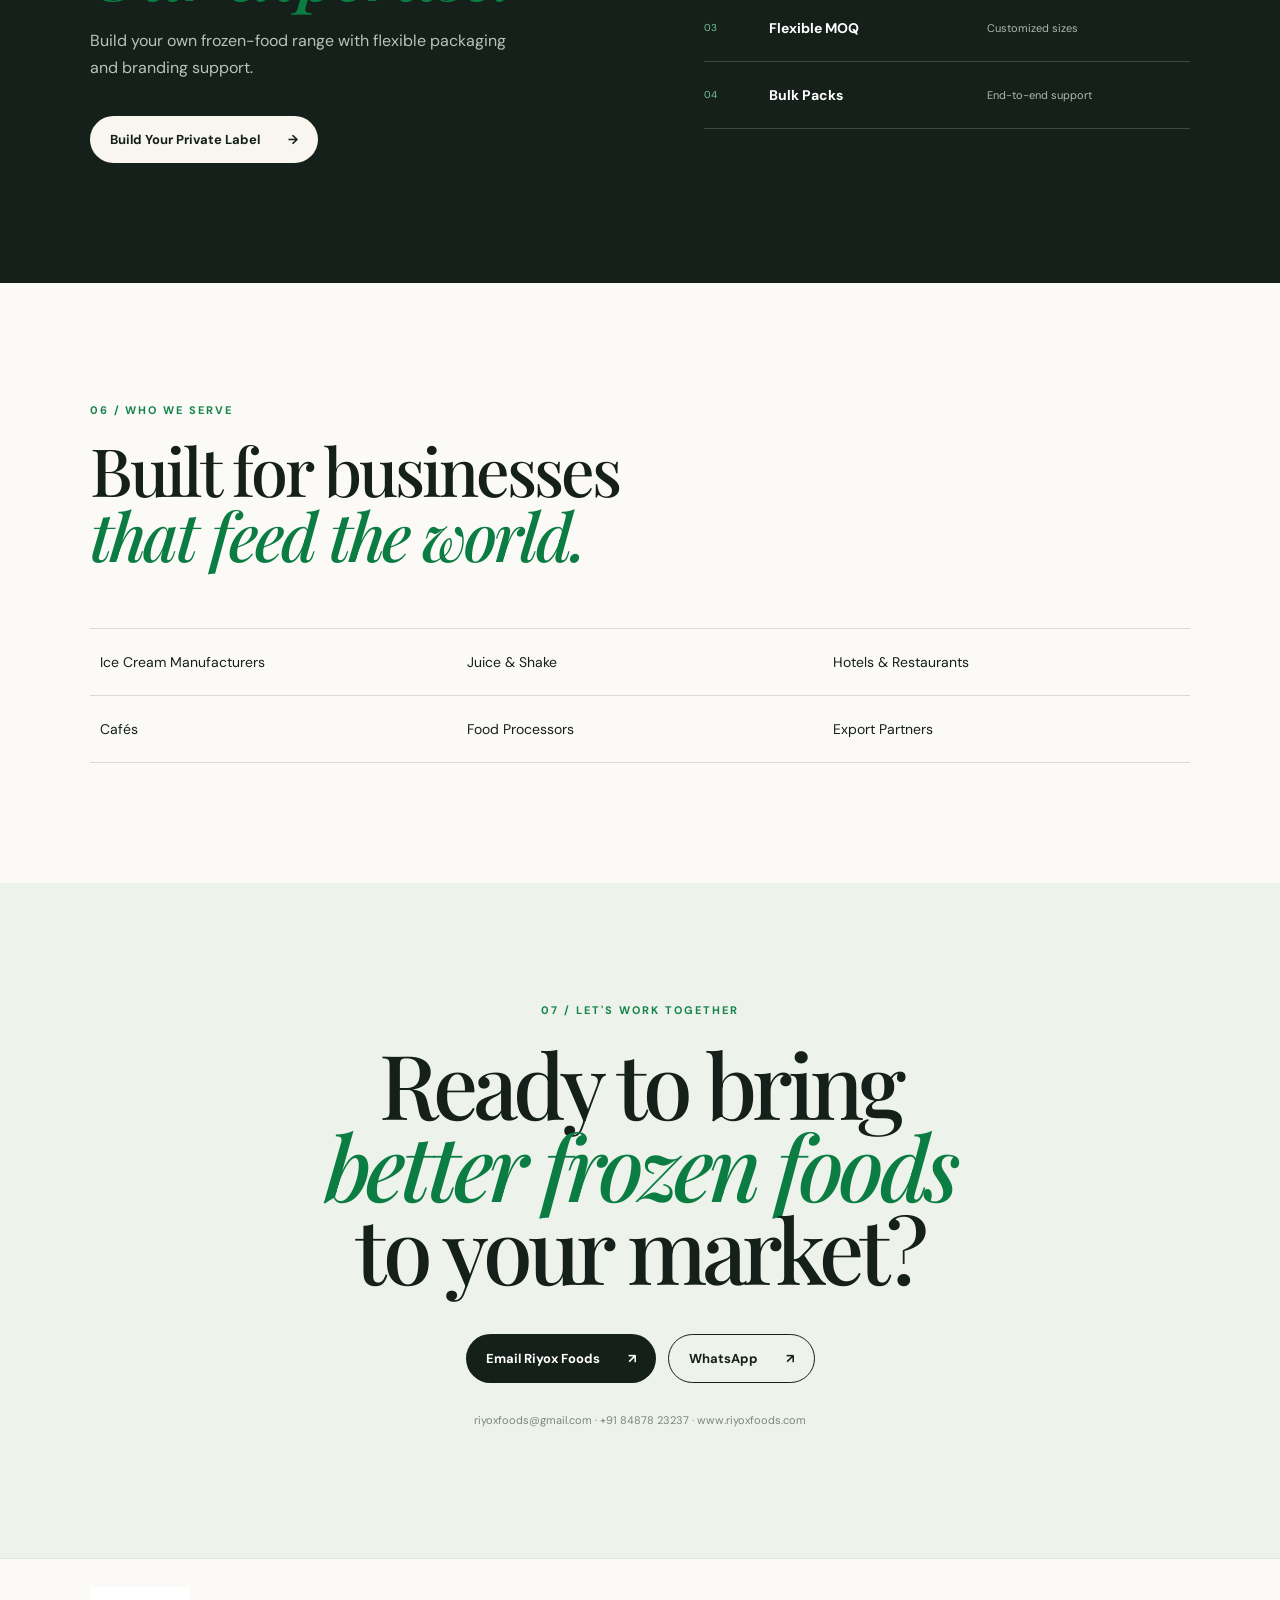
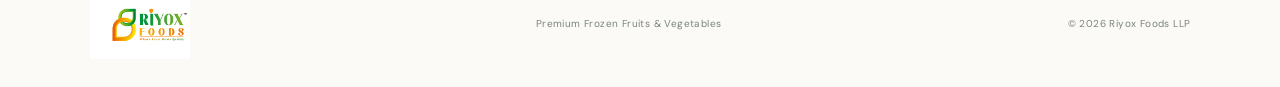
==== commit 15b2d682: "Update hero section with image and caption Replaced hero art with an image of premium frozen fruits " ====
--- a/riyox-foods-website/index.html
+++ b/riyox-foods-website/index.html
@@ -42,17 +42,17 @@
           <div><strong>Global</strong><span>B2B supply focus</span></div>
         </div>
       </div>
-      <div class="hero-art">
-        <div class="orb orb-a"></div><div class="orb orb-b"></div>
-        <div class="fruit-stack">
-          <div class="fruit-card fc1">🥭</div>
-          <div class="fruit-card fc2">🍓</div>
-          <div class="fruit-card fc3">🫐</div>
-          <div class="fruit-card fc4">🍍</div>
-          <div class="ice">✦</div>
-        </div>
-        <div class="hero-caption"><span>01</span> FROZEN FRUITS & VEGETABLES</div>
-      </div>
+    <div class="hero-art">
+  <img
+    src="assets/hero-fruits.png"
+    alt="Premium frozen fruits"
+    class="hero-image"
+  />
+
+  <div class="hero-caption">
+    <span>01</span> FROZEN FRUITS & VEGETABLES
+  </div>
+</div>
     </section>
 
     <section class="marquee"><span>RIYOX FOODS</span><span>QUALITY</span><span>IQF TECHNOLOGY</span><span>GLOBAL SUPPLY</span><span>RIYOX FOODS</span></section>
@@ -214,4 +214,4 @@
 
   <script src="script.js"></script>
 </body>
-</html>+</html>
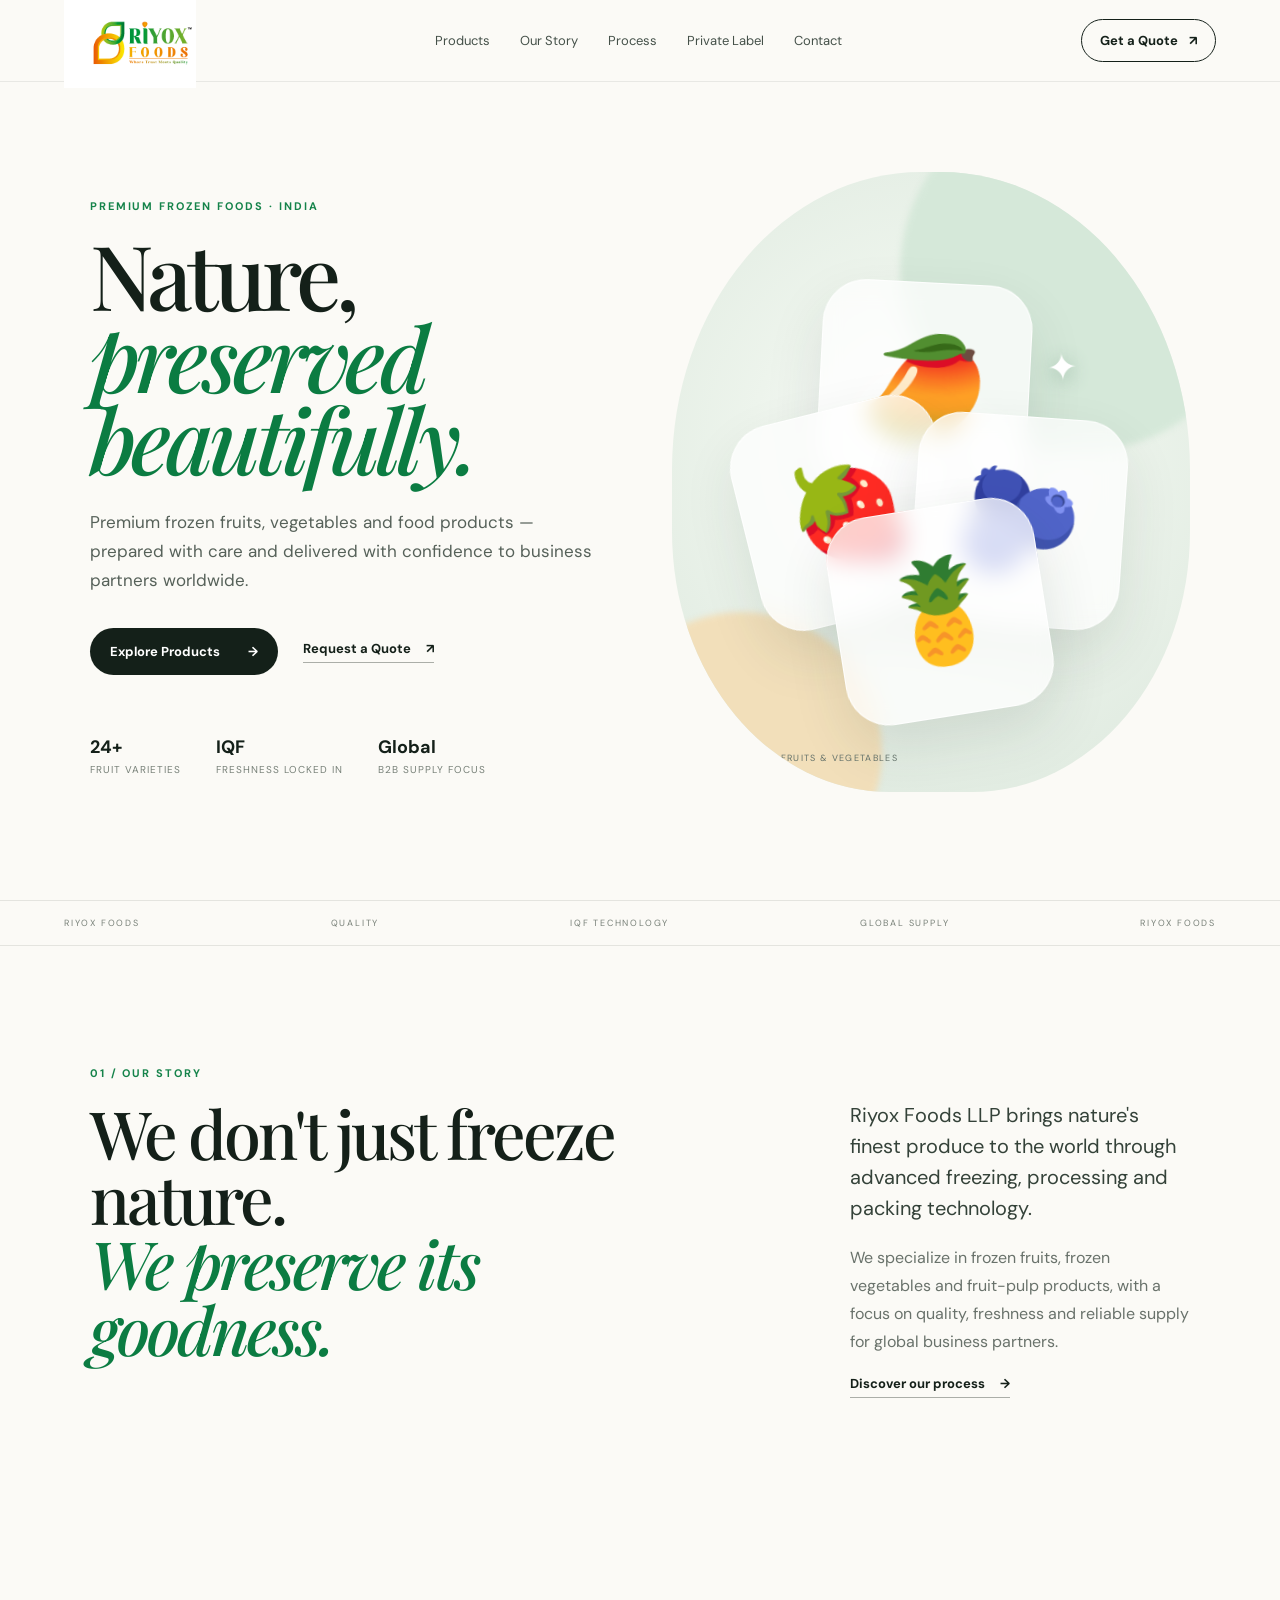
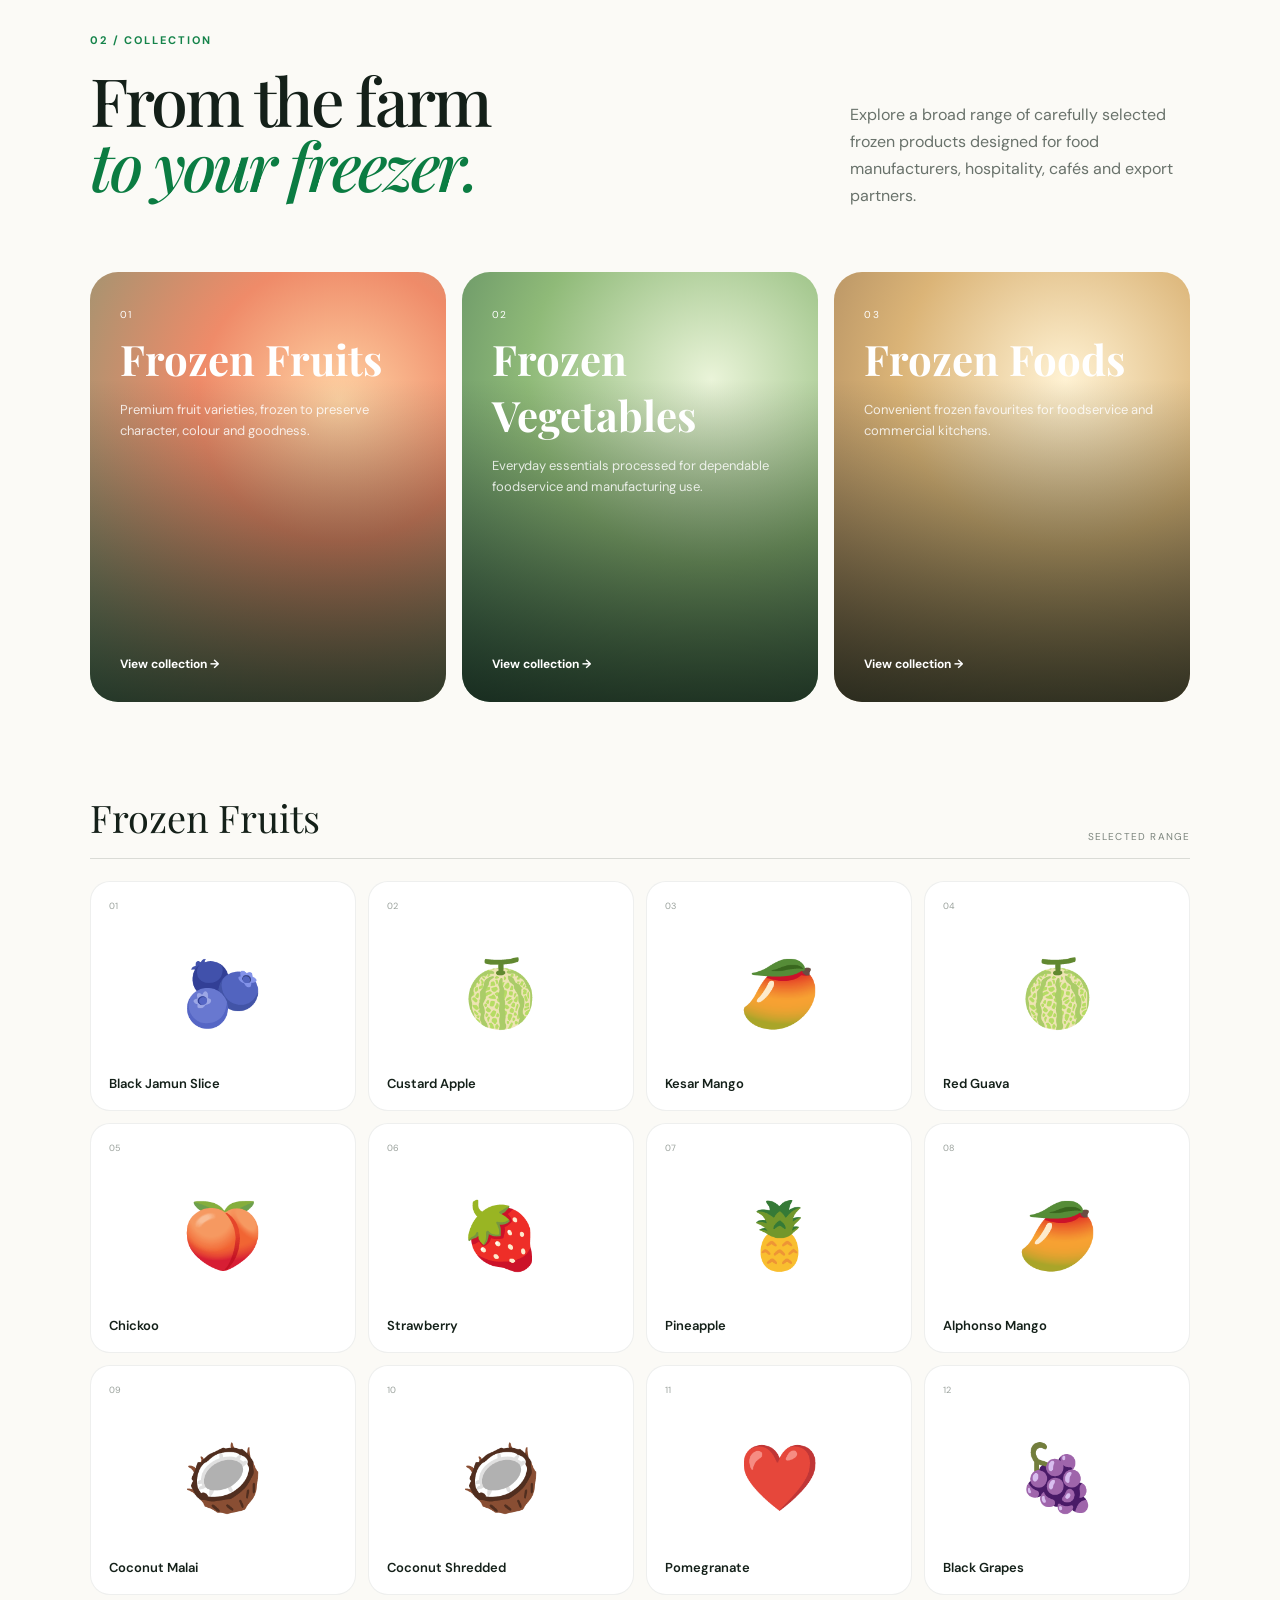
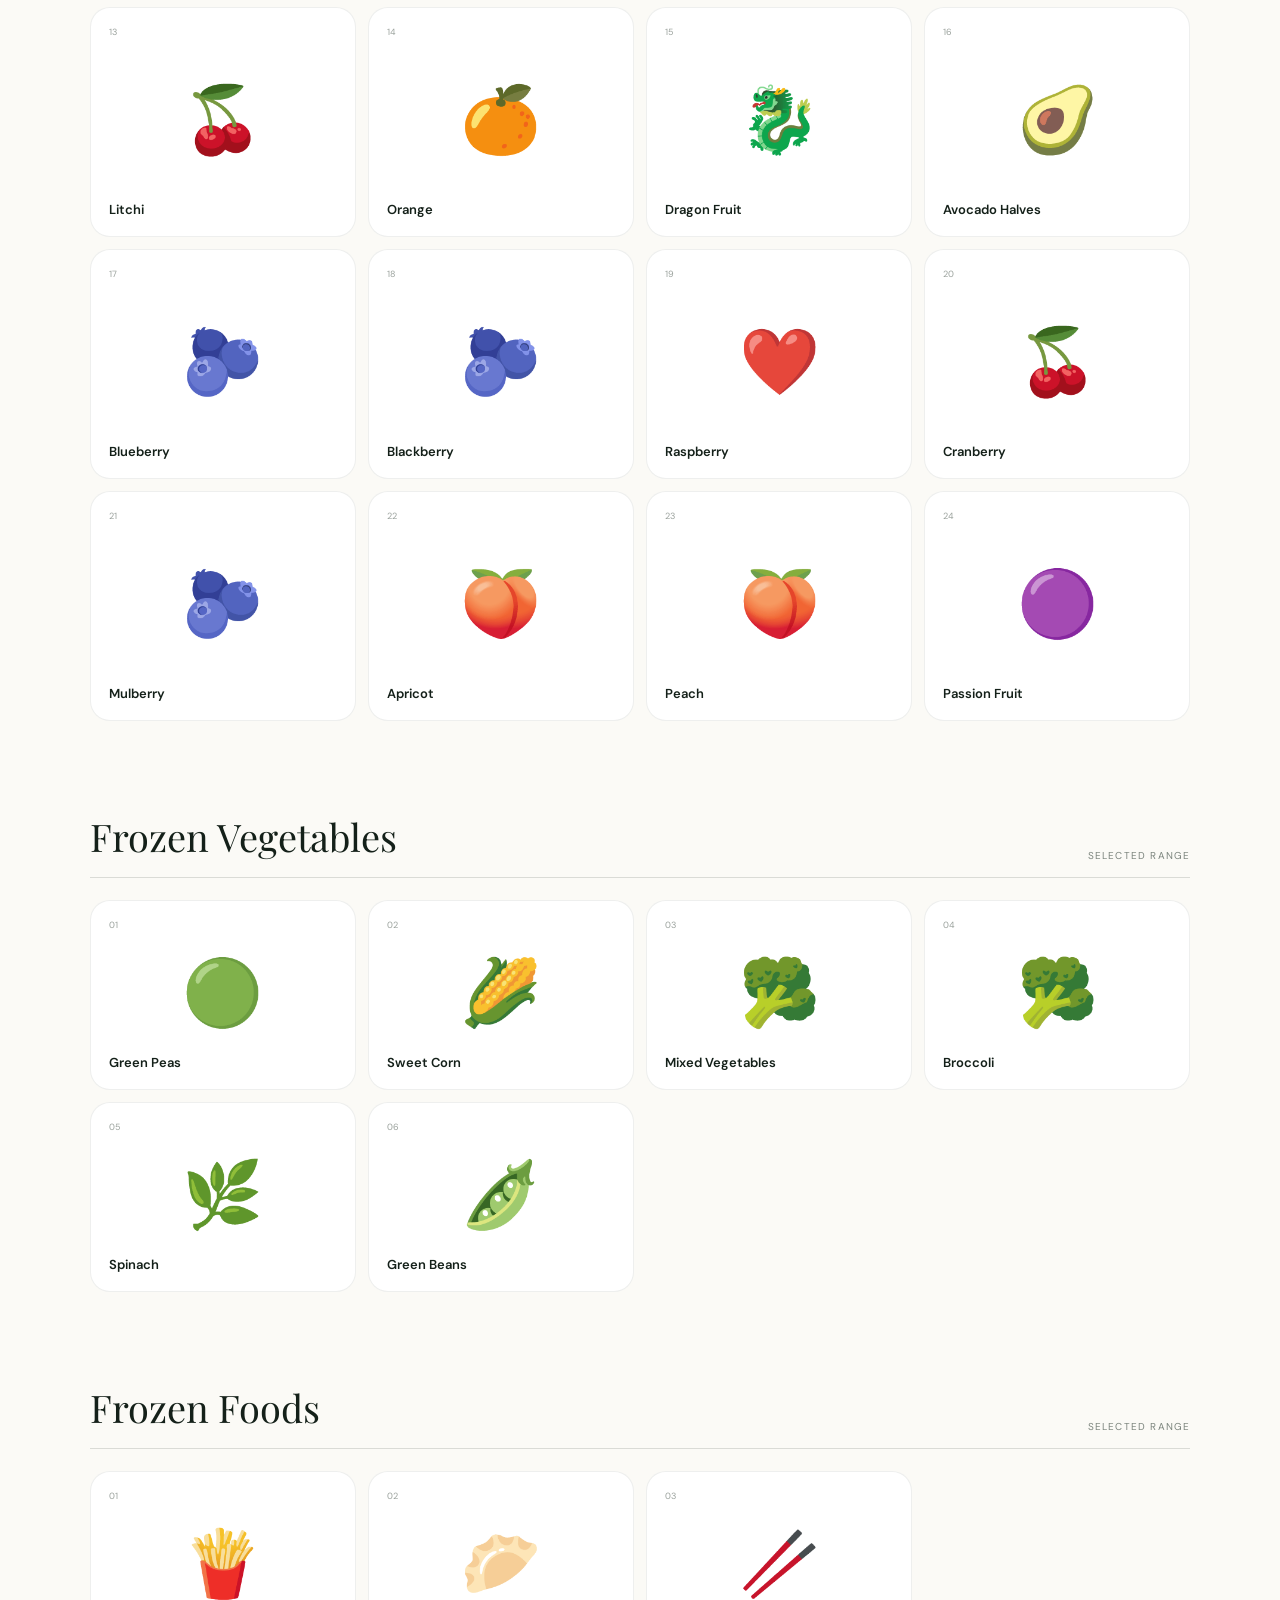
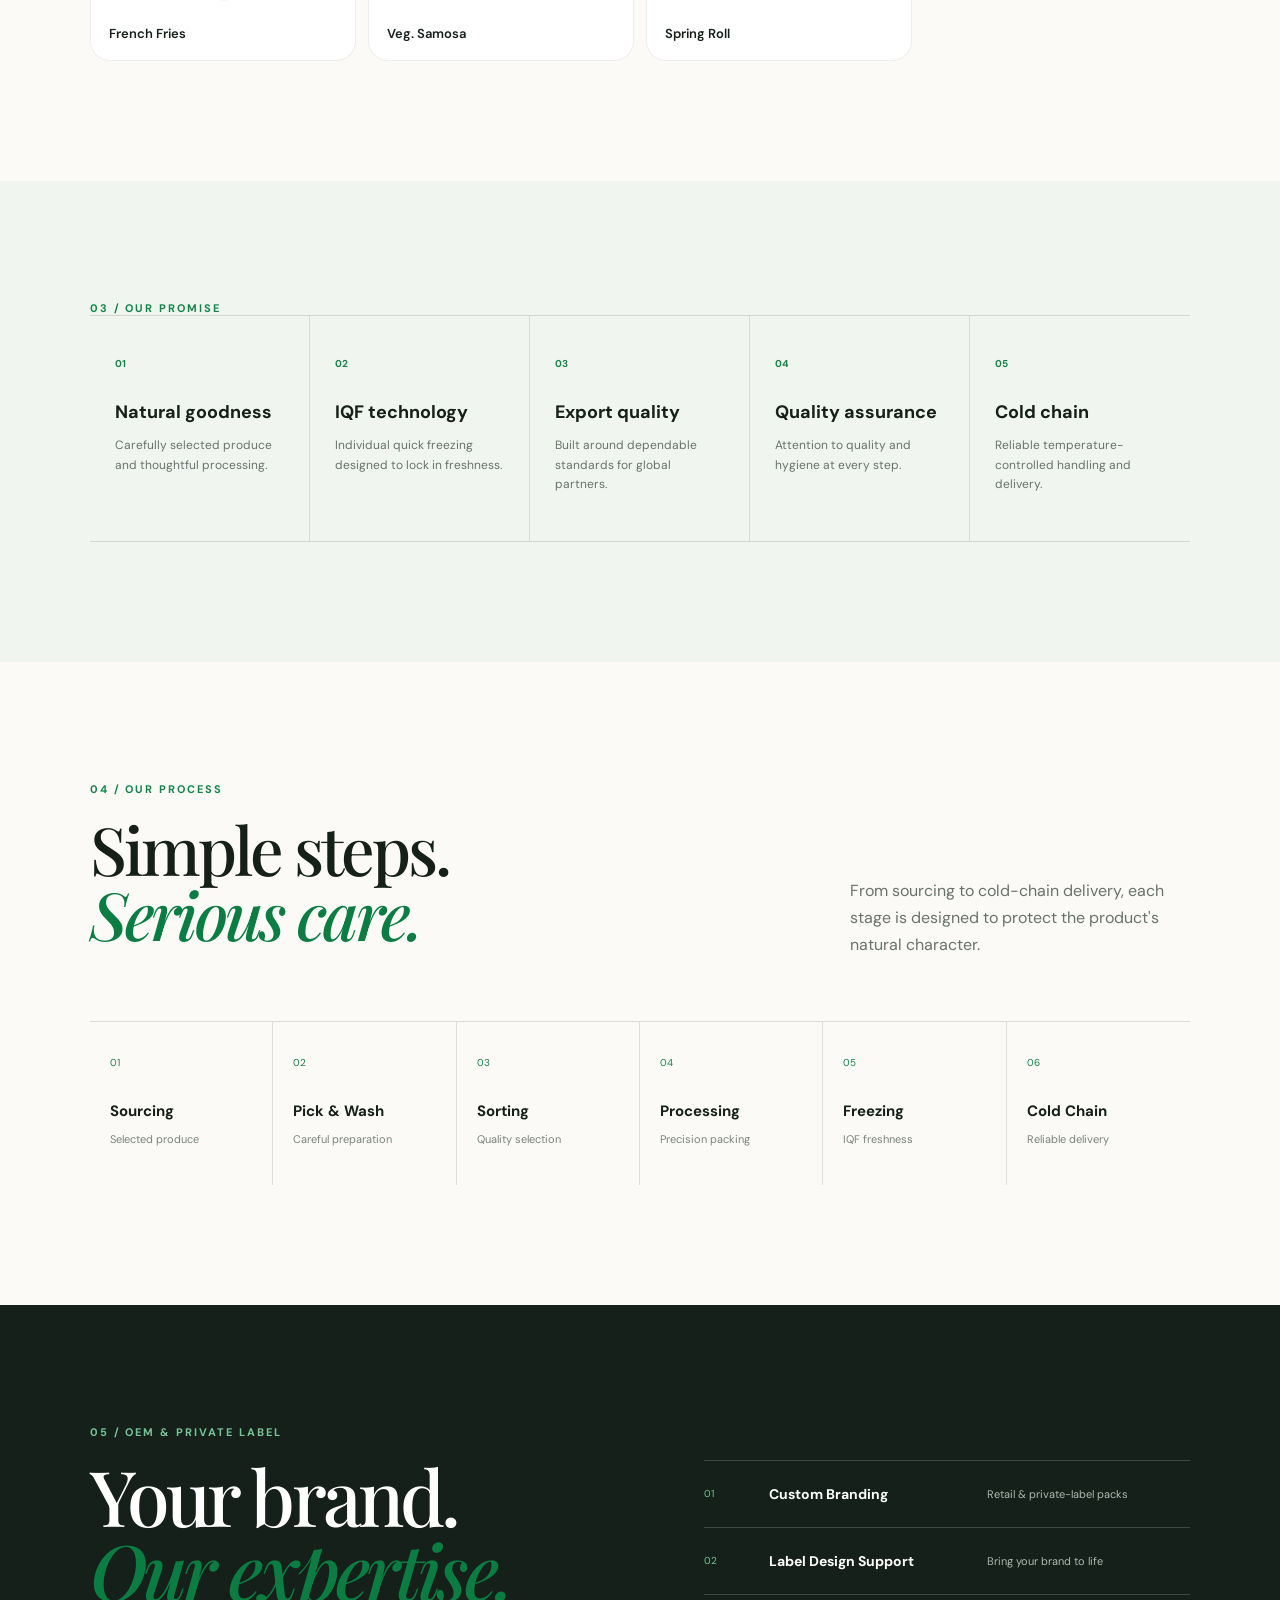
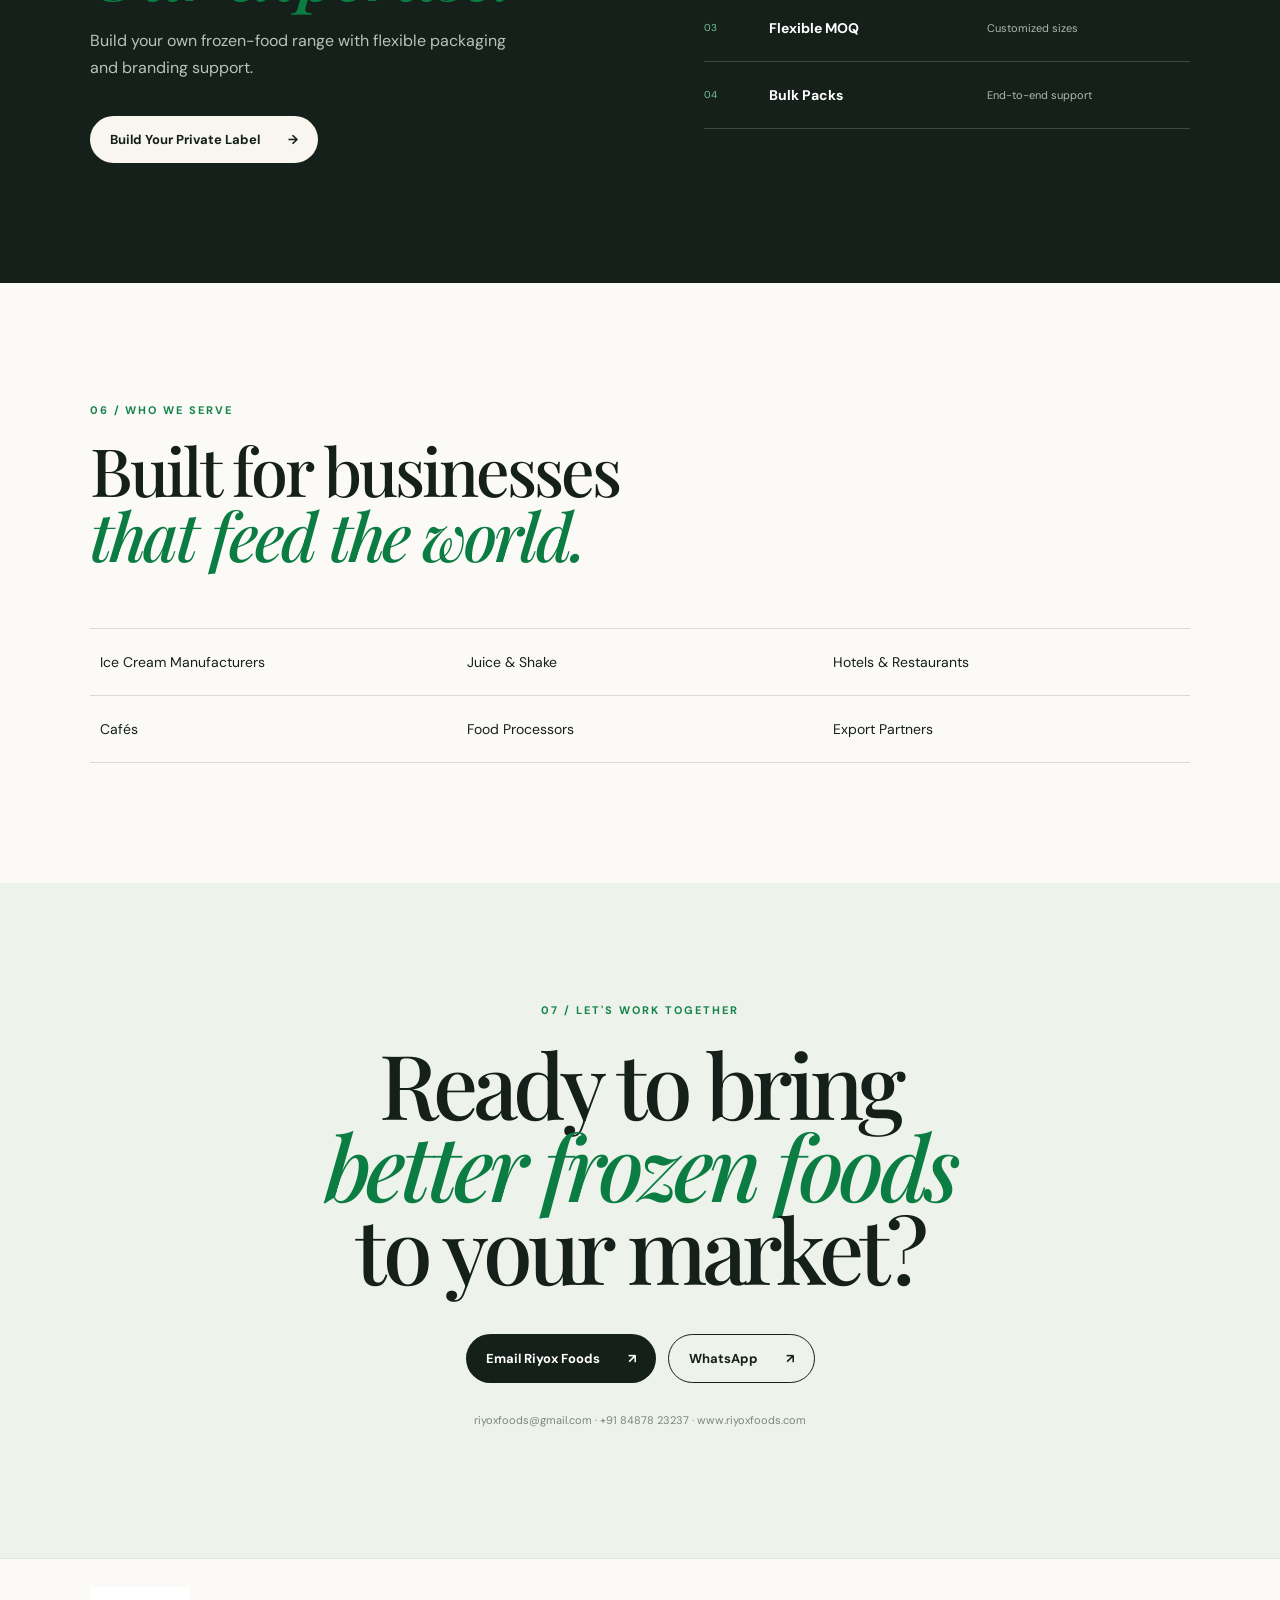
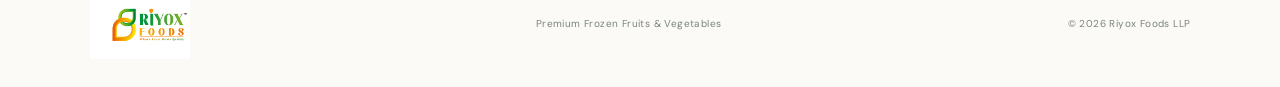
==== commit fe3552e6: "Add files via upload" ====
--- a/riyox-foods-website/index.html
+++ b/riyox-foods-website/index.html
@@ -42,17 +42,17 @@
           <div><strong>Global</strong><span>B2B supply focus</span></div>
         </div>
       </div>
-    <div class="hero-art">
-  <img
-    src="assets/hero-fruits.png"
-    alt="Premium frozen fruits"
-    class="hero-image"
-  />
-
-  <div class="hero-caption">
-    <span>01</span> FROZEN FRUITS & VEGETABLES
-  </div>
-</div>
+      <div class="hero-art">
+        <div class="orb orb-a"></div><div class="orb orb-b"></div>
+        <div class="fruit-stack">
+          <div class="fruit-card fc1">🥭</div>
+          <div class="fruit-card fc2">🍓</div>
+          <div class="fruit-card fc3">🫐</div>
+          <div class="fruit-card fc4">🍍</div>
+          <div class="ice">✦</div>
+        </div>
+        <div class="hero-caption"><span>01</span> FROZEN FRUITS & VEGETABLES</div>
+      </div>
     </section>
 
     <section class="marquee"><span>RIYOX FOODS</span><span>QUALITY</span><span>IQF TECHNOLOGY</span><span>GLOBAL SUPPLY</span><span>RIYOX FOODS</span></section>
@@ -214,4 +214,4 @@
 
   <script src="script.js"></script>
 </body>
-</html>
+</html>
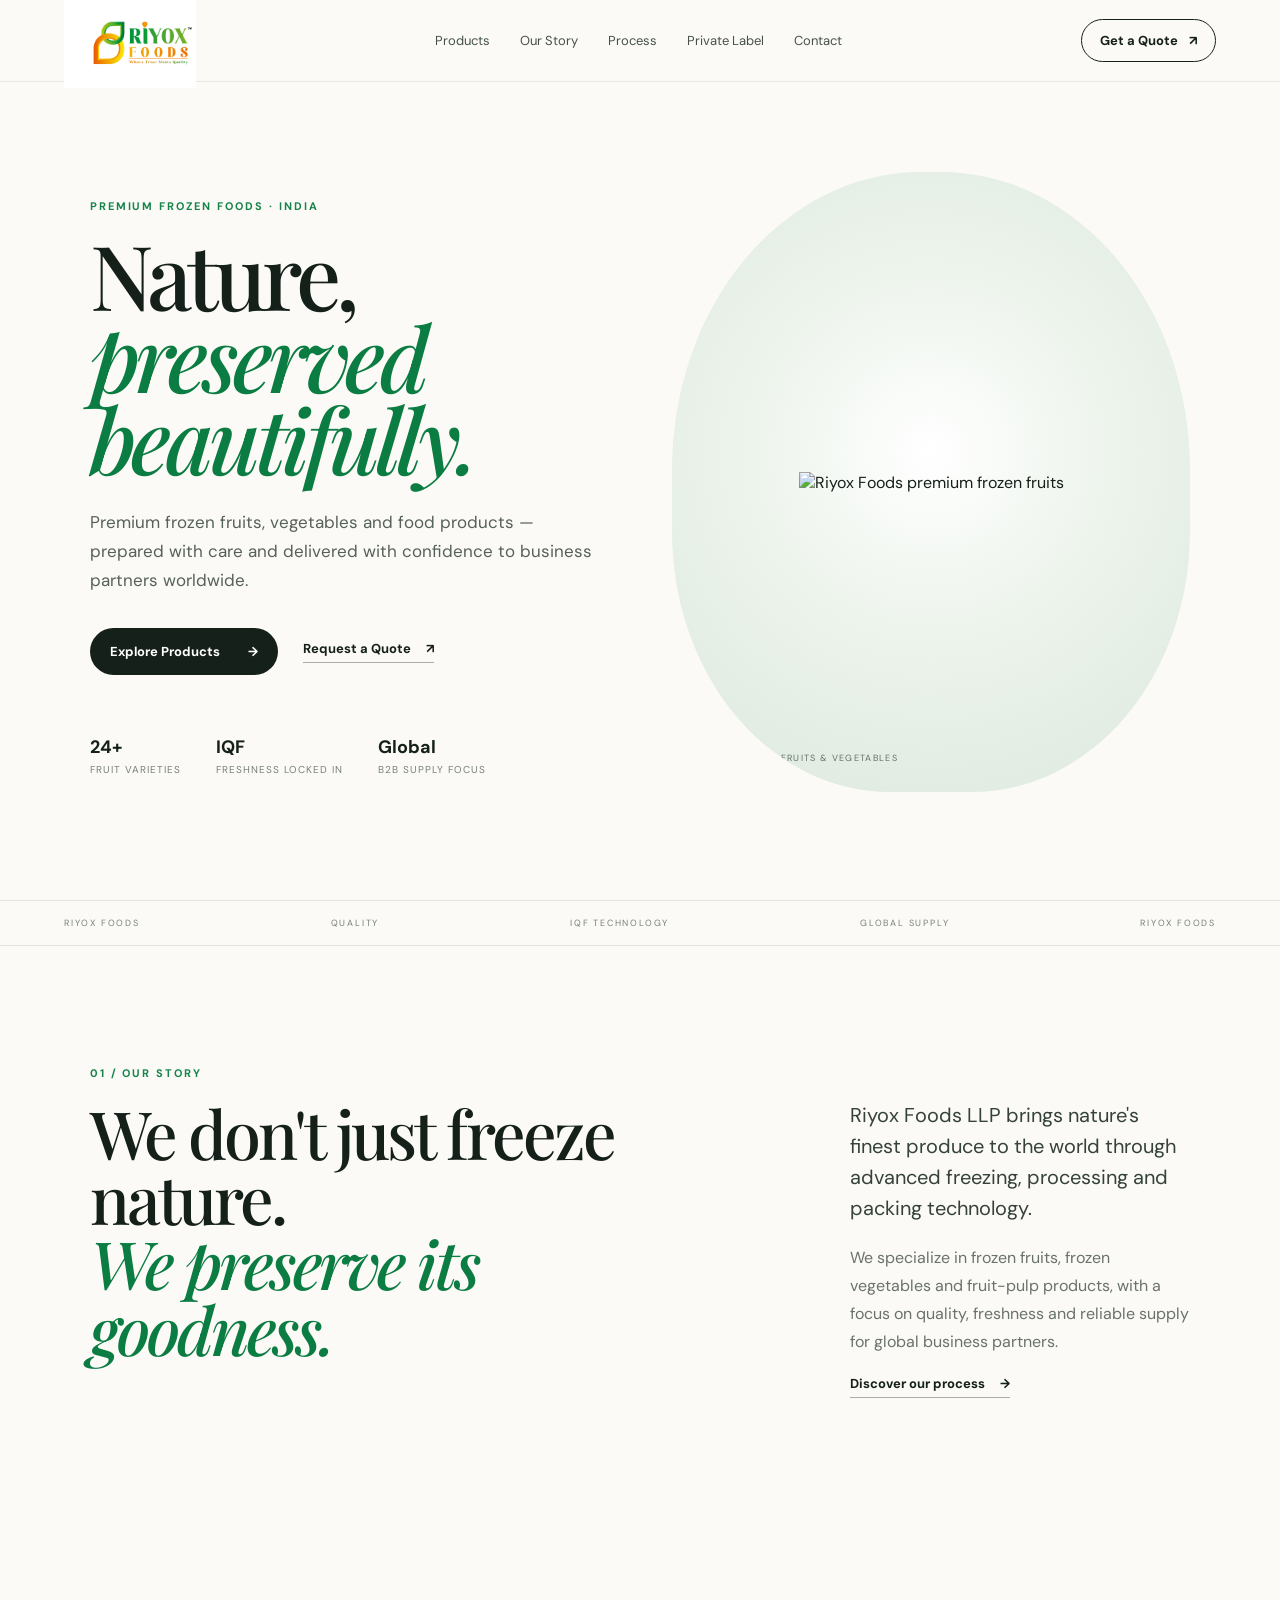
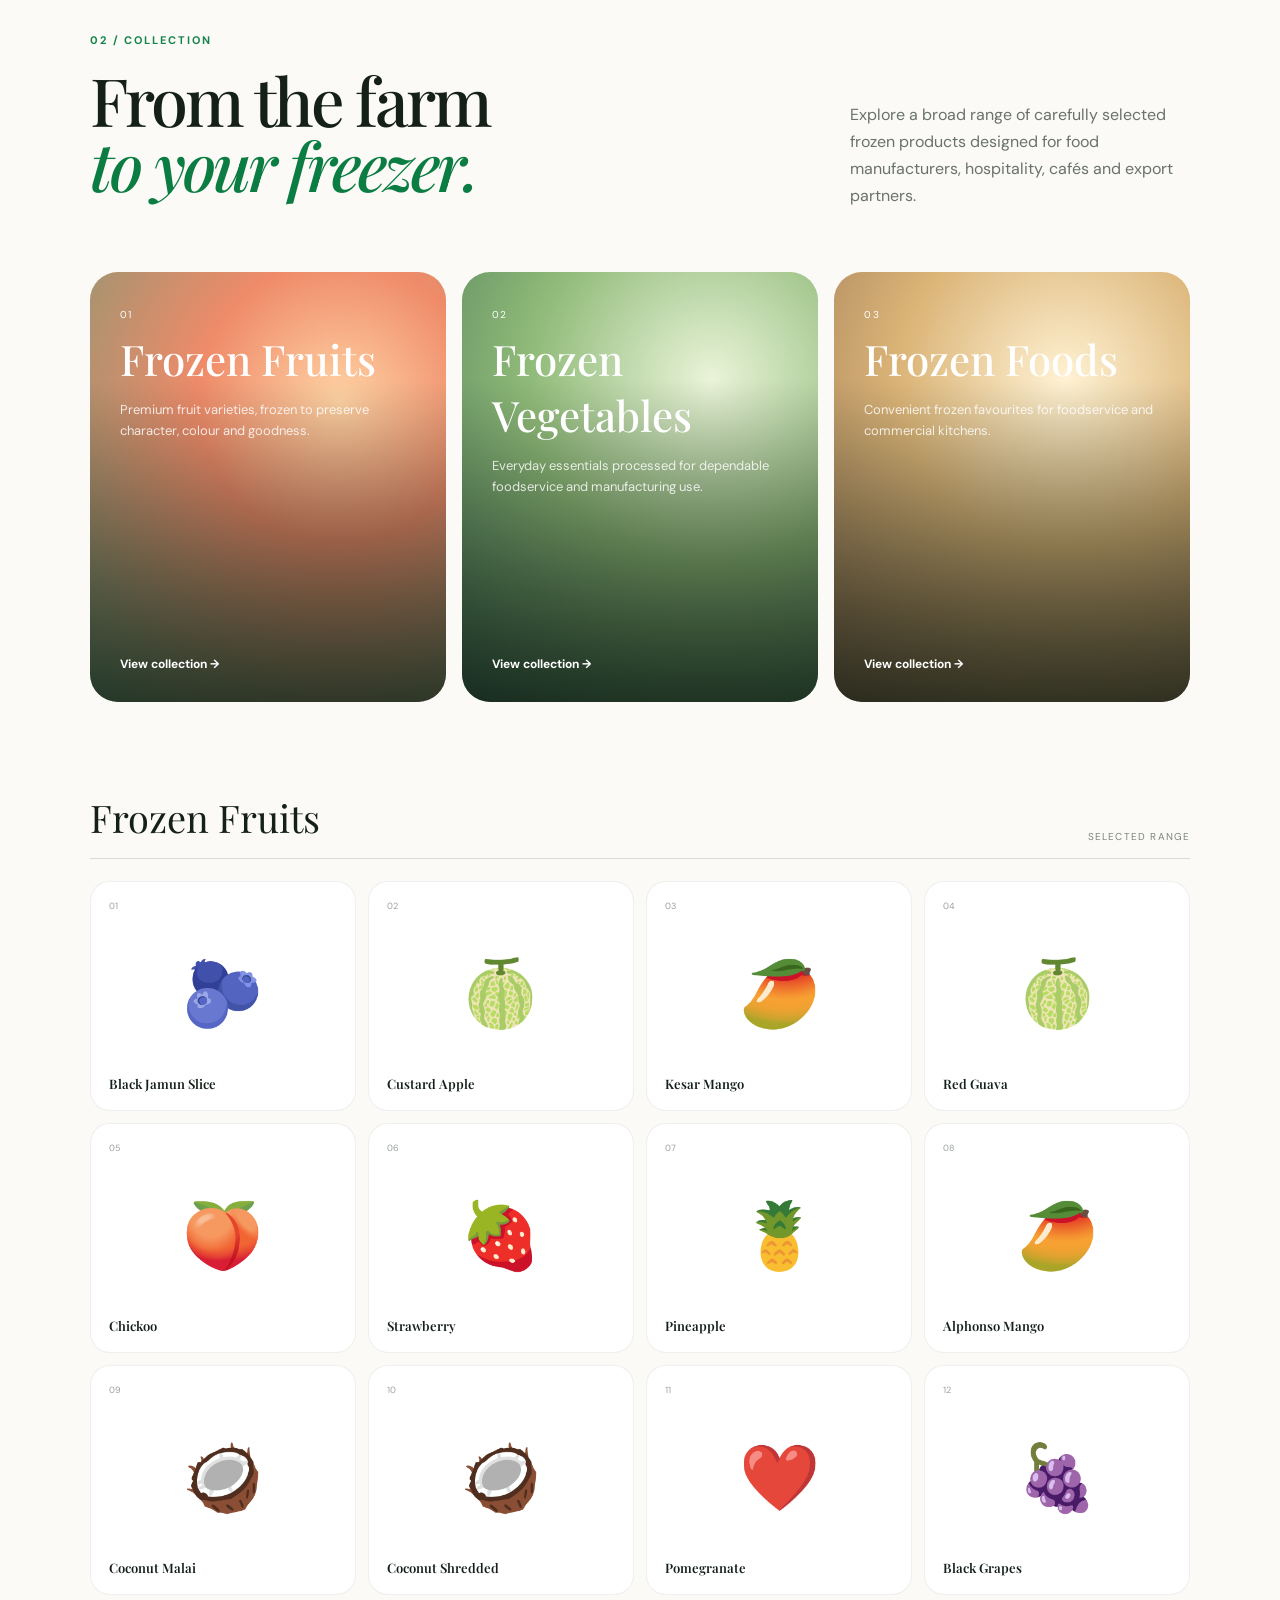
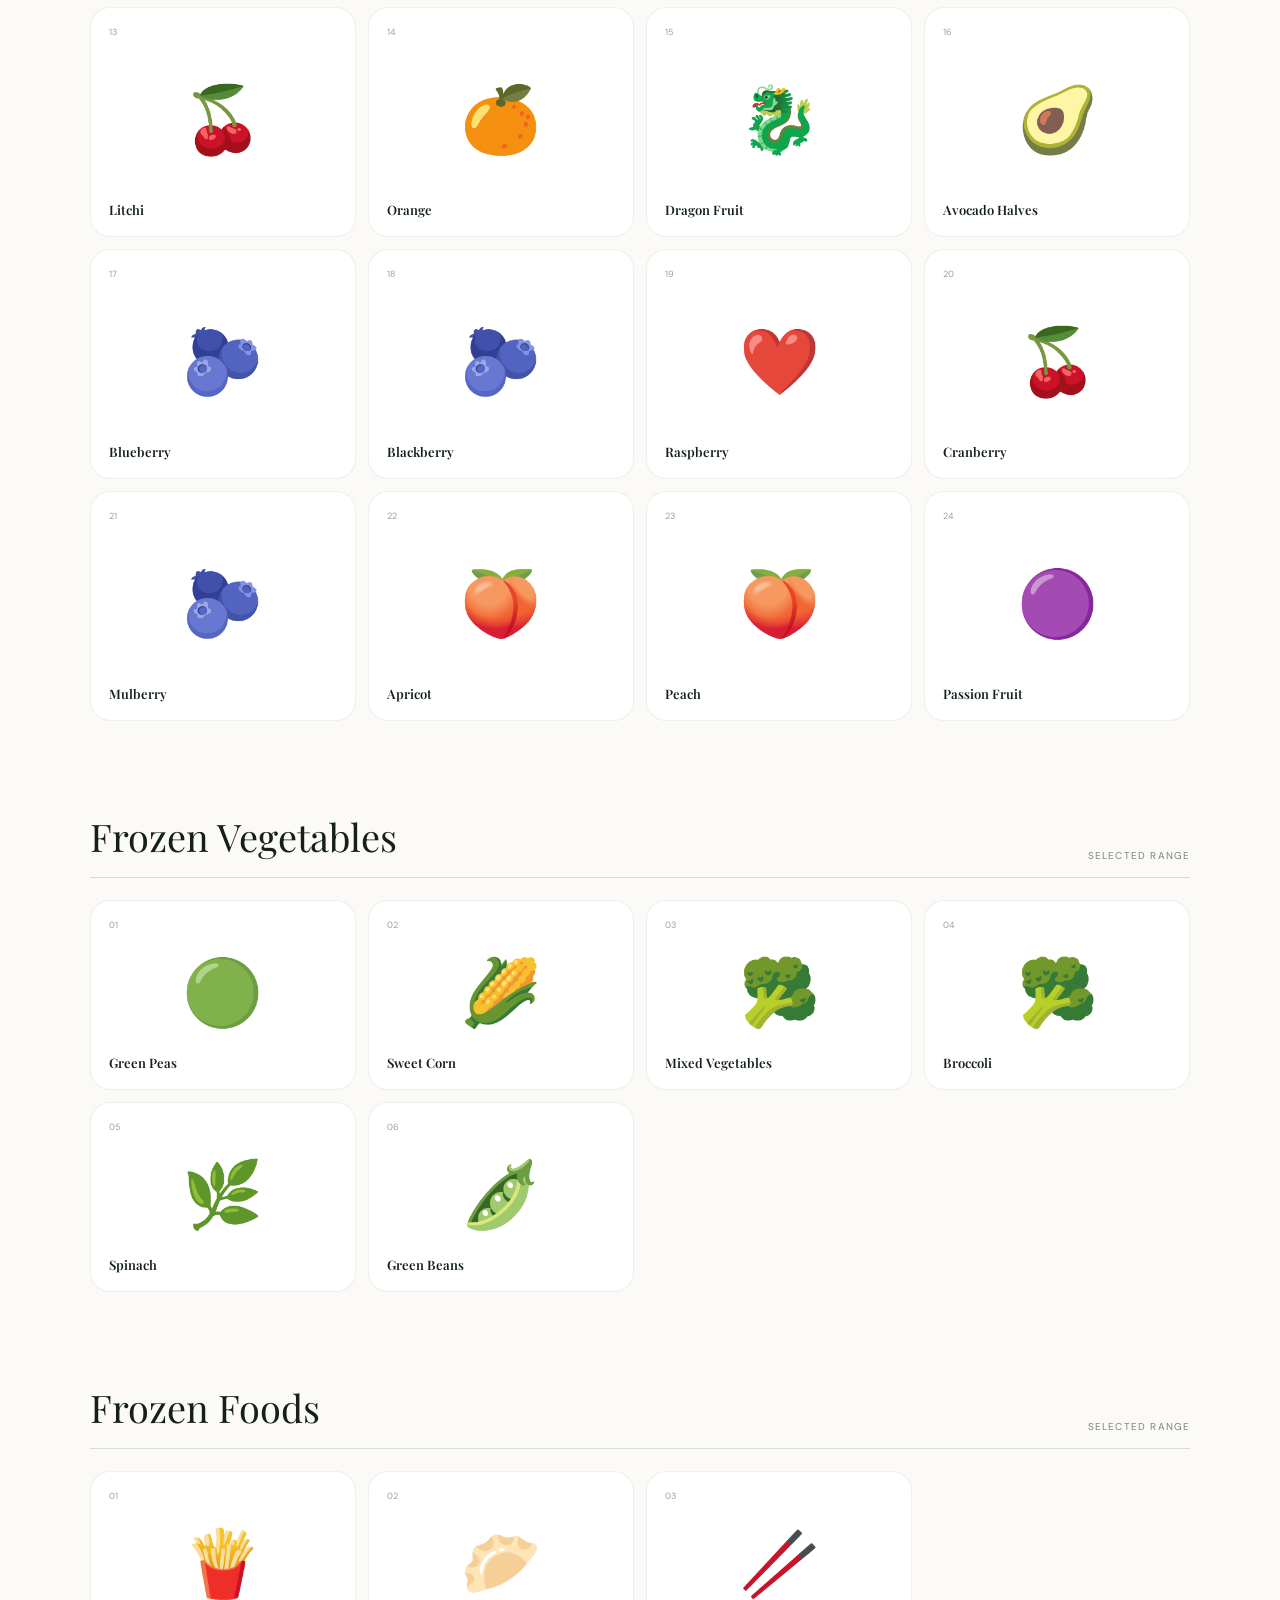
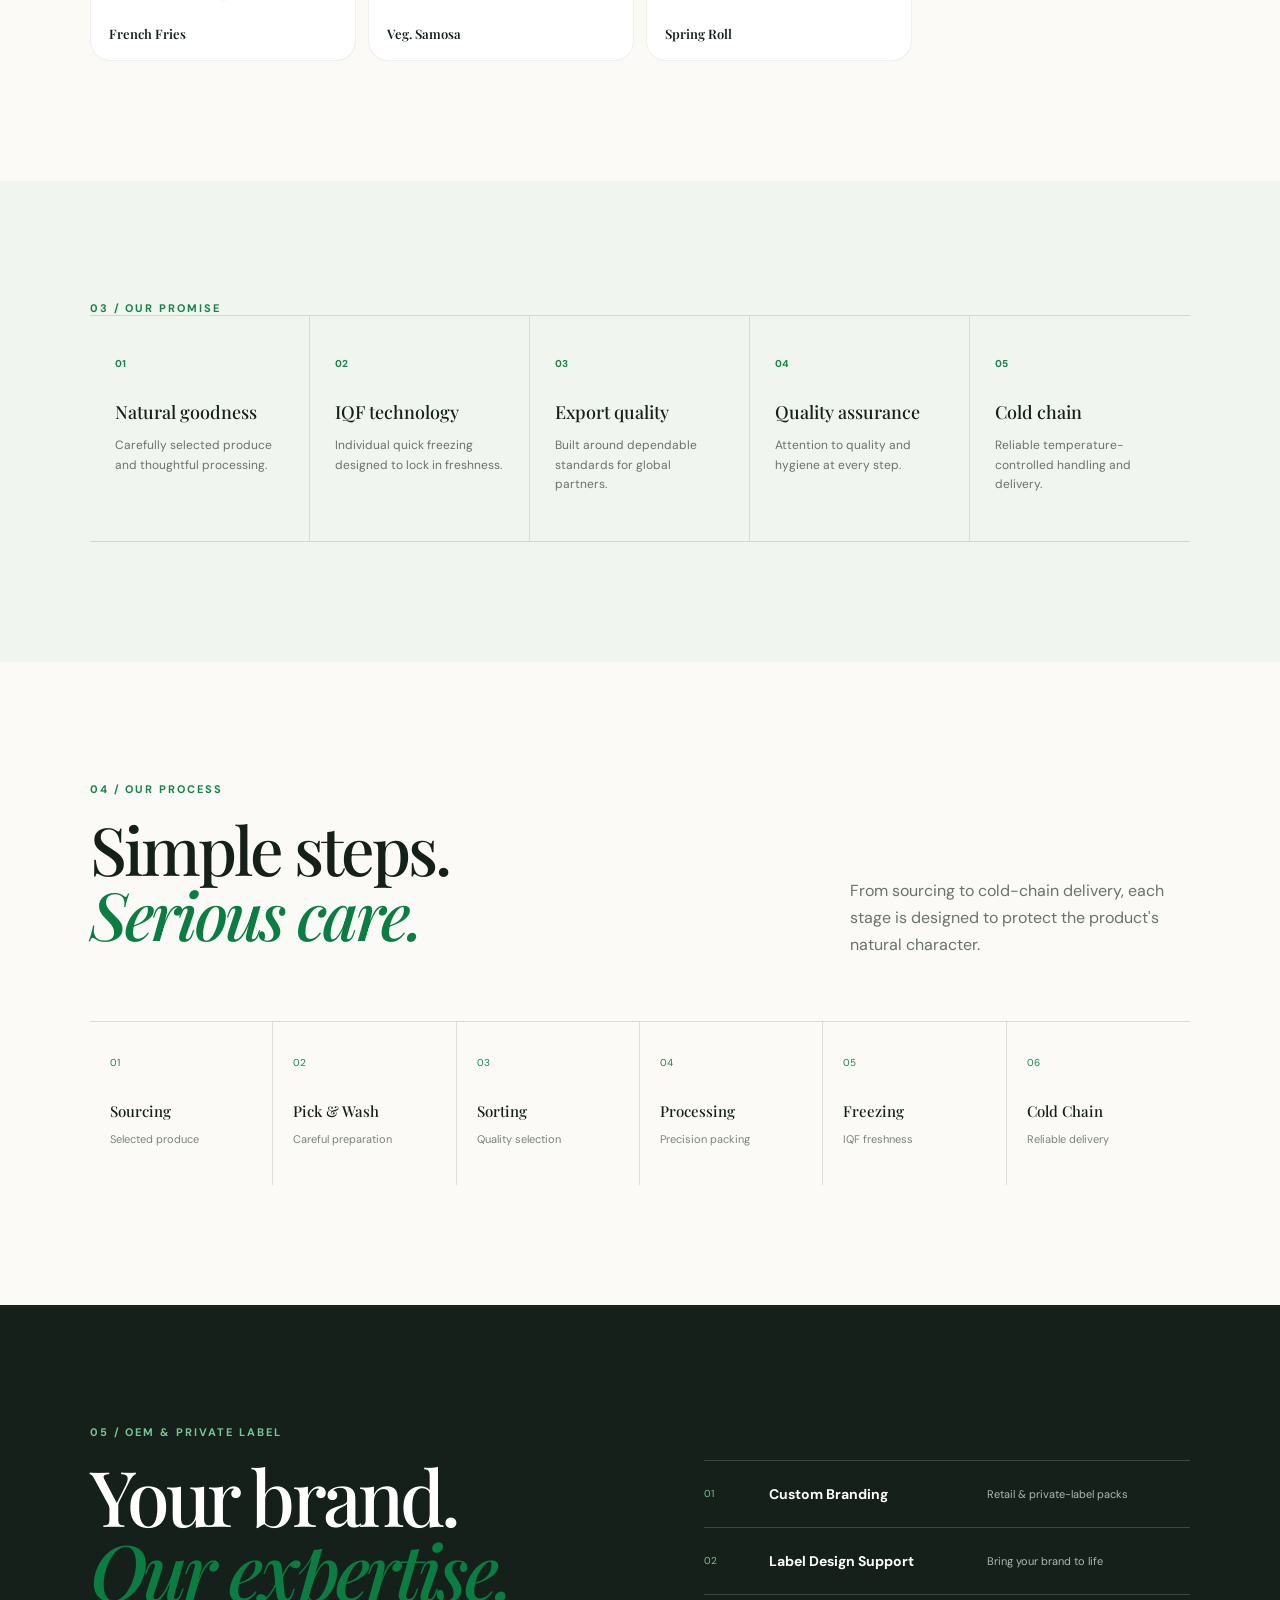
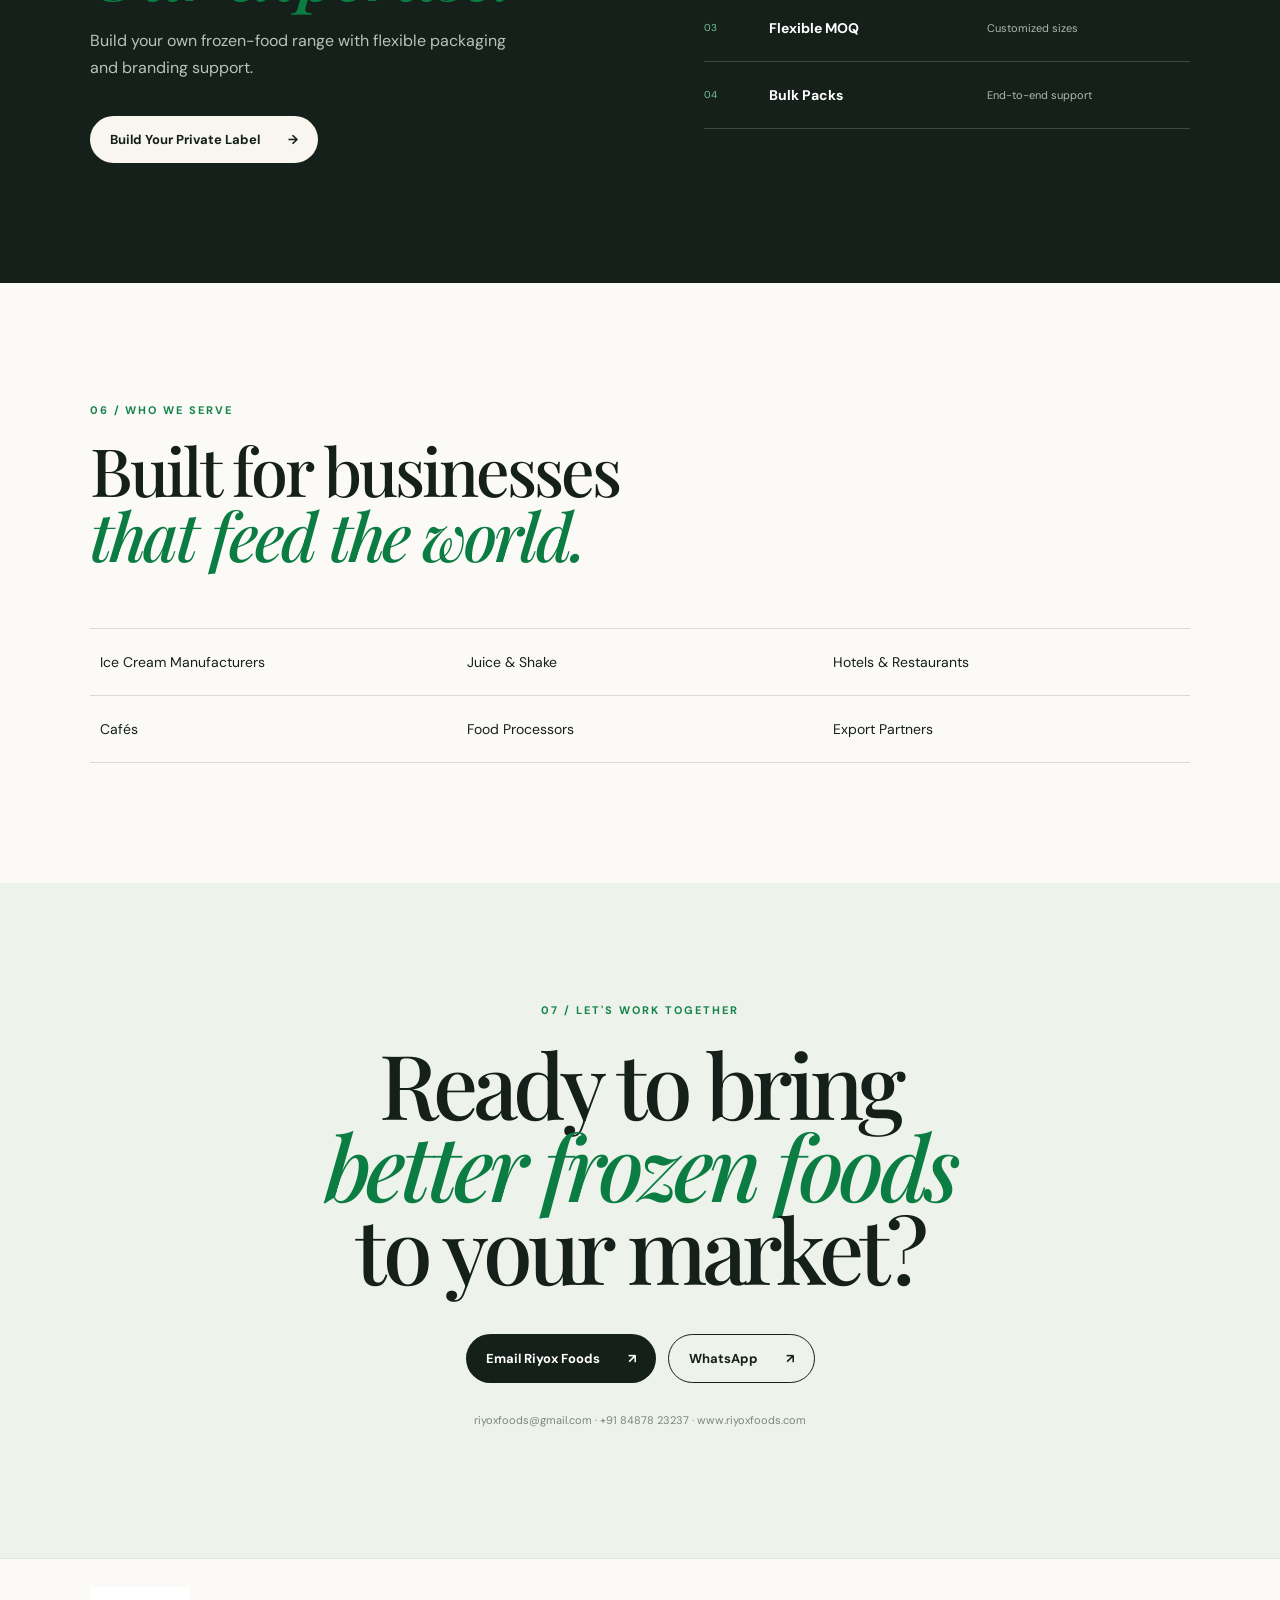
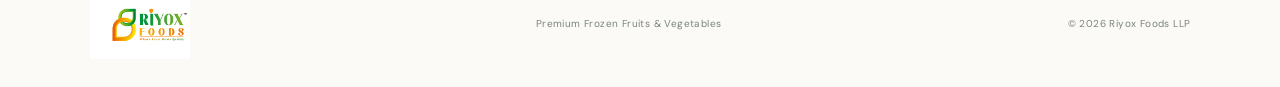
==== commit e121398e: "Update index.html" ====
--- a/riyox-foods-website/index.html
+++ b/riyox-foods-website/index.html
@@ -7,7 +7,7 @@
   <title>Riyox Foods — Frozen Fruits & Vegetables</title>
   <link rel="preconnect" href="https://fonts.googleapis.com">
   <link rel="preconnect" href="https://fonts.gstatic.com" crossorigin>
-  <link href="https://fonts.googleapis.com/css2?family=DM+Sans:wght@400;500;600;700&family=Playfair+Display:wght@500;600&display=swap" rel="stylesheet">
+<link href="https://fonts.googleapis.com/css2?family=DM+Sans:wght@400;500;600;700&family=Playfair+Display:ital,wght@0,500;0,600;1,500;1,600&display=swap" rel="stylesheet">
   <link rel="stylesheet" href="styles.css">
 </head>
 <body>
@@ -42,16 +42,17 @@
           <div><strong>Global</strong><span>B2B supply focus</span></div>
         </div>
       </div>
-      <div class="hero-art">
-        <div class="orb orb-a"></div><div class="orb orb-b"></div>
-        <div class="fruit-stack">
-          <div class="fruit-card fc1">🥭</div>
-          <div class="fruit-card fc2">🍓</div>
-          <div class="fruit-card fc3">🫐</div>
-          <div class="fruit-card fc4">🍍</div>
-          <div class="ice">✦</div>
-        </div>
-        <div class="hero-caption"><span>01</span> FROZEN FRUITS & VEGETABLES</div>
+   <div class="hero-art premium-hero">
+  <img
+    src="assets/hero-fruits.png"
+    alt="Riyox Foods premium frozen fruits"
+    class="hero-image"
+  />
+
+  <div class="hero-caption">
+    <span>01</span> FROZEN FRUITS & VEGETABLES
+  </div>
+</div>
       </div>
     </section>
 
@@ -214,4 +215,4 @@
 
   <script src="script.js"></script>
 </body>
-</html>+</html>
--- a/riyox-foods-website/styles.css
+++ b/riyox-foods-website/styles.css
@@ -1 +1,12 @@
 *{box-sizing:border-box}html{scroll-behavior:smooth}body{margin:0;background:#fbfaf6;color:#142019;font-family:"DM Sans",Arial,sans-serif}a{text-decoration:none;color:inherit}.nav{height:82px;padding:0 5vw;display:flex;align-items:center;justify-content:space-between;position:sticky;top:0;z-index:20;background:rgba(251,250,246,.88);backdrop-filter:blur(18px);border-bottom:1px solid rgba(20,32,25,.08)}.brand img{width:132px;height:auto;display:block}.navlinks{display:flex;gap:30px;font-size:13px;color:#455149}.navlinks a:hover{color:#08783f}.nav-cta{font-size:13px;font-weight:700;border:1px solid #142019;border-radius:999px;padding:12px 18px}.nav-cta span{margin-left:8px}.menu{display:none;background:none;border:0;font-size:22px}.hero{min-height:calc(100vh - 82px);display:grid;grid-template-columns:1fr 1fr;align-items:center;padding:6vh 7vw 8vh;gap:5vw;overflow:hidden}.eyebrow,.section-kicker{font-size:11px;letter-spacing:.18em;font-weight:700;color:#15834a}.hero h1{font-family:"Playfair Display",serif;font-weight:500;font-size:clamp(60px,7vw,112px);line-height:.92;letter-spacing:-.055em;margin:20px 0 28px}.hero h1 em,.section h2 em,.private h2 em,.cta h2 em{font-style:italic;color:#0b7c42}.hero-text{max-width:570px;font-size:17px;line-height:1.7;color:#566159}.hero-actions{display:flex;align-items:center;gap:25px;margin-top:34px}.button{display:inline-flex;align-items:center;gap:28px;padding:15px 20px;border-radius:999px;font-size:13px;font-weight:700}.button.dark{background:#142019;color:white}.button.light{background:#f8f6ef;color:#142019}.button.outline{border:1px solid rgba(255,255,255,.45);color:white}.text-link{font-size:13px;font-weight:700;border-bottom:1px solid rgba(20,32,25,.35);padding-bottom:5px}.text-link span{margin-left:12px}.hero-proof{display:flex;gap:35px;margin-top:60px}.hero-proof div{display:flex;flex-direction:column;gap:4px}.hero-proof strong{font-size:18px}.hero-proof span{font-size:10px;text-transform:uppercase;letter-spacing:.1em;color:#778078}.hero-art{min-height:620px;position:relative;border-radius:48% 48% 42% 42%;background:radial-gradient(circle at 50% 45%,#fff 0,#edf4ec 42%,#dce8dd 100%);display:flex;align-items:center;justify-content:center;overflow:hidden}.orb{position:absolute;border-radius:50%;filter:blur(3px)}.orb-a{width:360px;height:360px;background:#d5e8d9;top:-80px;right:-70px}.orb-b{width:280px;height:280px;background:#f2dfba;bottom:-100px;left:-70px}.fruit-stack{width:380px;height:440px;position:relative;transform:rotate(-4deg)}.fruit-card{position:absolute;width:210px;height:210px;border-radius:44px;background:rgba(255,255,255,.74);border:1px solid rgba(255,255,255,.9);box-shadow:0 25px 55px rgba(29,60,42,.12);display:flex;align-items:center;justify-content:center;font-size:100px;backdrop-filter:blur(12px)}.fc1{top:20px;left:85px;transform:rotate(7deg)}.fc2{top:140px;left:0;transform:rotate(-10deg)}.fc3{top:160px;right:0;transform:rotate(8deg)}.fc4{bottom:-15px;left:85px;transform:rotate(-5deg)}.ice{position:absolute;top:90px;right:35px;color:white;font-size:38px;text-shadow:0 4px 20px #8eb39b}.hero-caption{position:absolute;bottom:28px;left:35px;font-size:9px;letter-spacing:.15em;color:#637169}.hero-caption span{margin-right:14px;color:#0a7c42}.marquee{border-block:1px solid rgba(20,32,25,.1);padding:16px 5vw;display:flex;justify-content:space-between;font-size:9px;letter-spacing:.2em;color:#788078}.section{padding:120px 7vw}.intro-grid,.section-head{display:grid;grid-template-columns:1.3fr .7fr;gap:10vw}.section h2{font-family:"Playfair Display",serif;font-weight:500;font-size:clamp(48px,5.2vw,82px);line-height:.98;letter-spacing:-.045em;margin:20px 0}.lead{font-size:20px;line-height:1.55;color:#344239}.intro p:not(.lead){color:#69726b;line-height:1.75}.section-head{align-items:end;margin-bottom:55px}.section-head>p{color:#69726b;line-height:1.7;max-width:430px;margin:0 0 8px}.category-grid{display:grid;grid-template-columns:repeat(3,1fr);gap:16px}.category{min-height:430px;border-radius:28px;padding:30px;display:flex;flex-direction:column;justify-content:space-between;overflow:hidden;position:relative}.category:after{content:"";position:absolute;inset:0;background:linear-gradient(180deg,transparent 25%,rgba(10,22,14,.74));pointer-events:none}.category>*{position:relative;z-index:1}.fruit-bg{background:radial-gradient(circle at 70% 30%,#ffd3a4,#ef8b69 36%,#6e9a76 100%)}.veg-bg{background:radial-gradient(circle at 70% 25%,#eaf4d9,#8fba78 45%,#416e55 100%)}.food-bg{background:radial-gradient(circle at 65% 25%,#fff2d3,#dbb477 42%,#8a6a4e 100%)}.tag{font-size:10px;letter-spacing:.15em;color:white}.category h3{font-family:"Playfair Display",serif;font-size:42px;color:white;margin:8px 0}.category p{max-width:310px;color:rgba(255,255,255,.82);font-size:13px;line-height:1.6}.category a{color:white;font-size:12px;font-weight:700}.product-area{margin-top:90px}.product-title{display:flex;justify-content:space-between;align-items:end;border-bottom:1px solid rgba(20,32,25,.14);padding-bottom:15px;margin-bottom:22px}.product-title span{font-family:"Playfair Display",serif;font-size:38px}.product-title small{font-size:10px;letter-spacing:.12em;text-transform:uppercase;color:#7b847d}.product-grid{display:grid;grid-template-columns:repeat(4,1fr);gap:12px}.product{min-height:230px;background:white;border:1px solid rgba(20,32,25,.07);border-radius:20px;padding:18px;display:flex;flex-direction:column;justify-content:space-between;transition:.35s ease}.product:hover{transform:translateY(-5px);box-shadow:0 20px 45px rgba(20,32,25,.08)}.pno{font-size:9px;color:#9aa19c}.picon{font-size:65px;text-align:center;filter:saturate(.9);padding:10px}.product h4{font-size:13px;margin:0;font-weight:600}.compact .product{min-height:190px}.promise{background:#f1f5ef}.promise-grid{display:grid;grid-template-columns:repeat(5,1fr);border-top:1px solid rgba(20,32,25,.14);border-bottom:1px solid rgba(20,32,25,.14)}.promise-grid div{padding:35px 25px;border-right:1px solid rgba(20,32,25,.12)}.promise-grid div:last-child{border-right:0}.promise b{font-size:10px;color:#15834a}.promise h3{font-size:18px;margin:28px 0 10px}.promise p{font-size:12px;line-height:1.6;color:#69726b}.process-line{display:grid;grid-template-columns:repeat(6,1fr);border-top:1px solid rgba(20,32,25,.14)}.process-line div{padding:28px 20px;border-right:1px solid rgba(20,32,25,.12)}.process-line div:last-child{border-right:0}.process-line span{font-size:10px;color:#15834a}.process-line h3{font-size:15px;margin:30px 0 6px}.process-line p{font-size:11px;color:#7a837c}.private{background:#142019;color:white;display:grid;grid-template-columns:1fr 1fr;gap:10vw;align-items:center}.private .section-kicker{color:#79c598}.private h2{font-family:"Playfair Display",serif;font-size:clamp(52px,6vw,88px);line-height:.96;font-weight:500;letter-spacing:-.05em;margin:20px 0}.private-copy p{color:#b8c4bb;max-width:440px;line-height:1.7;margin-bottom:35px}.private-list{border-top:1px solid rgba(255,255,255,.18)}.private-list div{display:grid;grid-template-columns:50px 1fr 1fr;gap:15px;padding:24px 0;border-bottom:1px solid rgba(255,255,255,.18);align-items:center}.private-list span{color:#79c598;font-size:10px}.private-list b{font-size:14px}.private-list small{color:#aeb9b1;font-size:11px}.serve h2{margin-bottom:60px}.serve-grid{display:grid;grid-template-columns:repeat(3,1fr);border-top:1px solid rgba(20,32,25,.14)}.serve-grid span{padding:24px 10px;border-bottom:1px solid rgba(20,32,25,.14);font-size:14px}.cta{text-align:center;background:#edf3eb}.cta h2{font-family:"Playfair Display",serif;font-size:clamp(55px,7vw,105px);line-height:.92;font-weight:500;letter-spacing:-.055em;margin:25px auto 45px}.cta-actions{display:flex;justify-content:center;gap:12px}.cta .button.outline{background:transparent;color:#142019;border-color:#142019}.contact-note{font-size:11px;color:#7b847d;margin-top:30px}footer{padding:28px 7vw;display:flex;justify-content:space-between;align-items:center;border-top:1px solid rgba(20,32,25,.1);font-size:10px;color:#7b847d;letter-spacing:.04em}footer img{width:100px;height:auto}@media(max-width:900px){.navlinks,.nav-cta{display:none}.menu{display:block}.hero,.private,.intro-grid,.section-head{grid-template-columns:1fr}.hero{padding-top:45px}.hero-art{min-height:480px}.category-grid{grid-template-columns:1fr}.product-grid{grid-template-columns:repeat(2,1fr)}.promise-grid{grid-template-columns:1fr 1fr}.promise-grid div:nth-child(2n){border-right:0}.process-line{grid-template-columns:repeat(2,1fr)}.process-line div:nth-child(2n){border-right:0}.private{gap:50px}.serve-grid{grid-template-columns:1fr 1fr}}@media(max-width:560px){.nav{height:70px}.brand img{width:110px}.hero{min-height:auto;padding:55px 6vw 70px}.hero h1{font-size:57px}.hero-proof{gap:18px;flex-wrap:wrap;margin-top:45px}.hero-art{min-height:390px;border-radius:40px;margin-top:20px}.fruit-stack{transform:scale(.78) rotate(-4deg)}.section{padding:80px 6vw}.section h2{font-size:50px}.marquee{overflow:hidden;gap:35px;justify-content:flex-start;white-space:nowrap}.product-grid{grid-template-columns:1fr 1fr}.product{min-height:200px}.promise-grid,.serve-grid{grid-template-columns:1fr}.promise-grid div{border-right:0;border-bottom:1px solid rgba(20,32,25,.12)}.process-line{grid-template-columns:1fr 1fr}.private-list div{grid-template-columns:35px 1fr}.private-list small{display:none}.cta h2{font-size:57px}footer{flex-direction:column;gap:15px;text-align:center}}
+body {
+  font-family: "DM Sans", Arial, sans-serif;
+}
+
+h1,
+h2,
+h3,
+h4 {
+  font-family: "Playfair Display", Georgia, serif;
+  font-weight: 500;
+}
